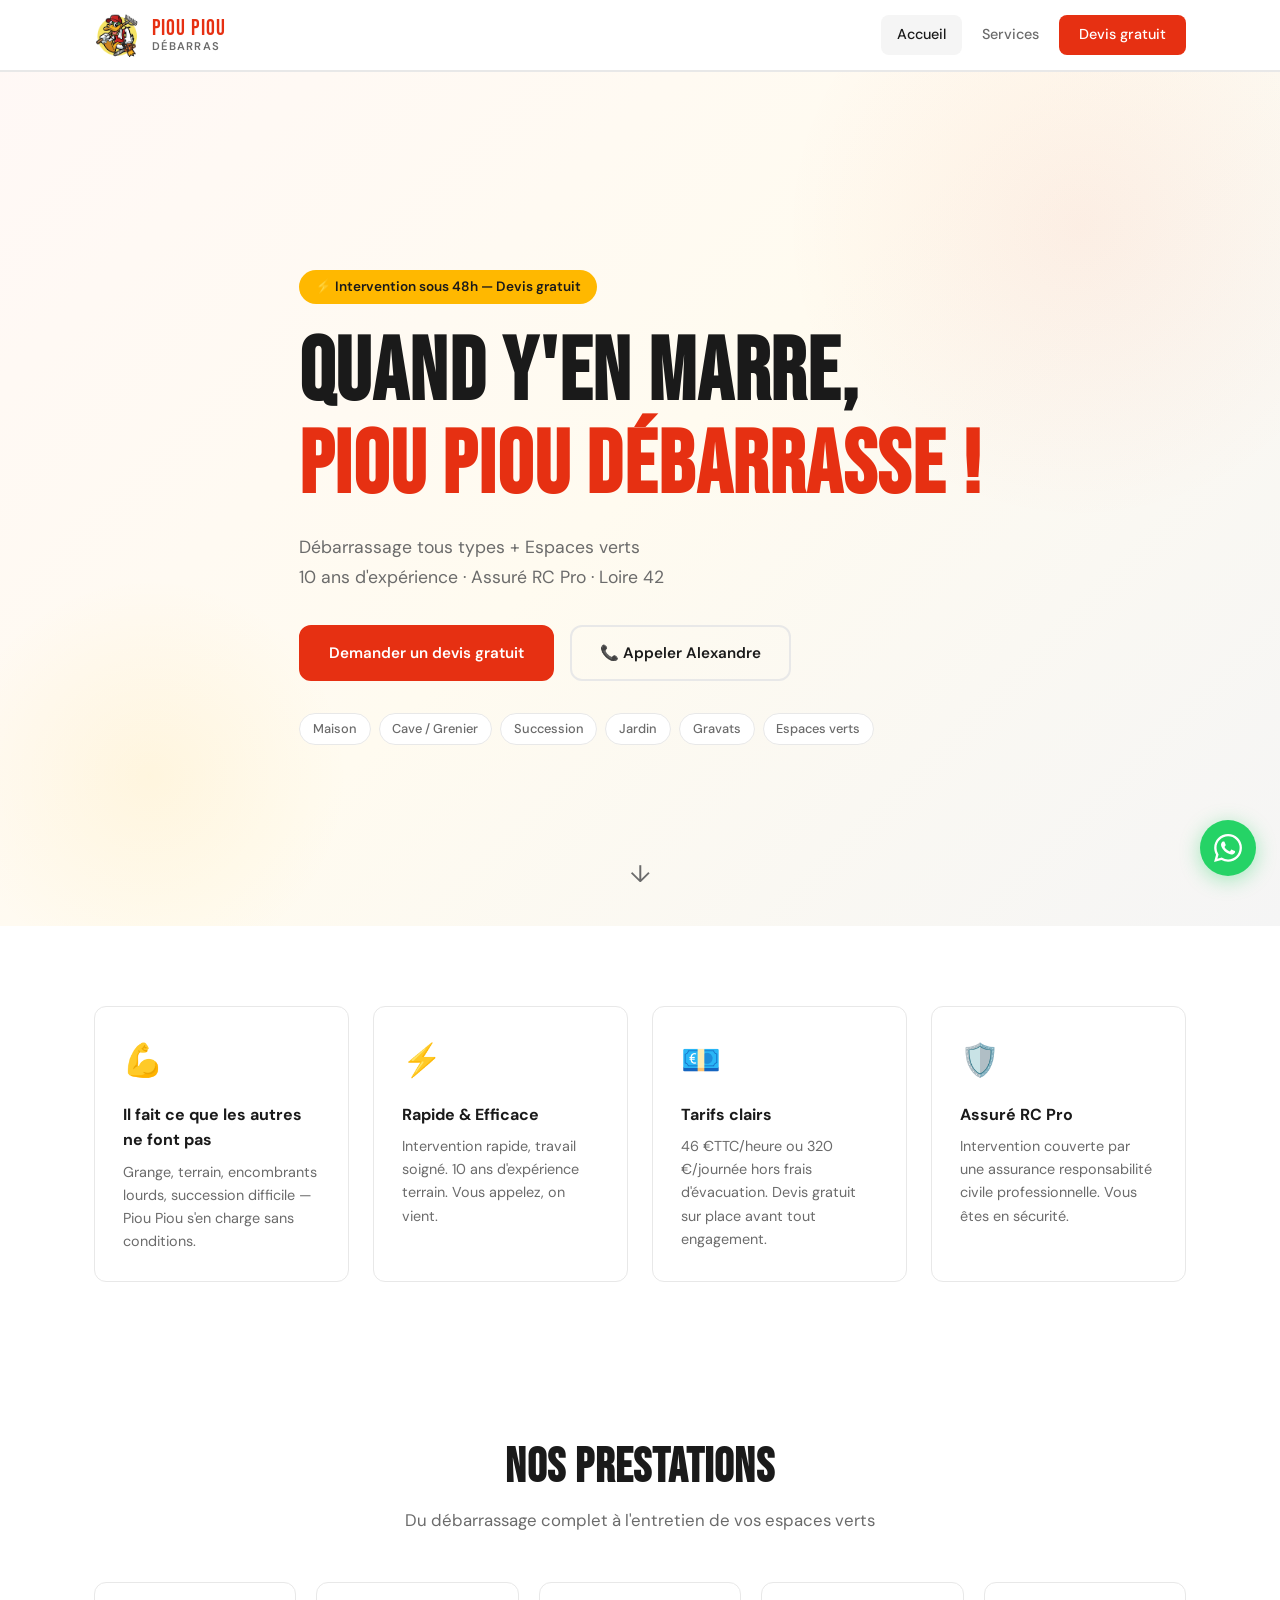
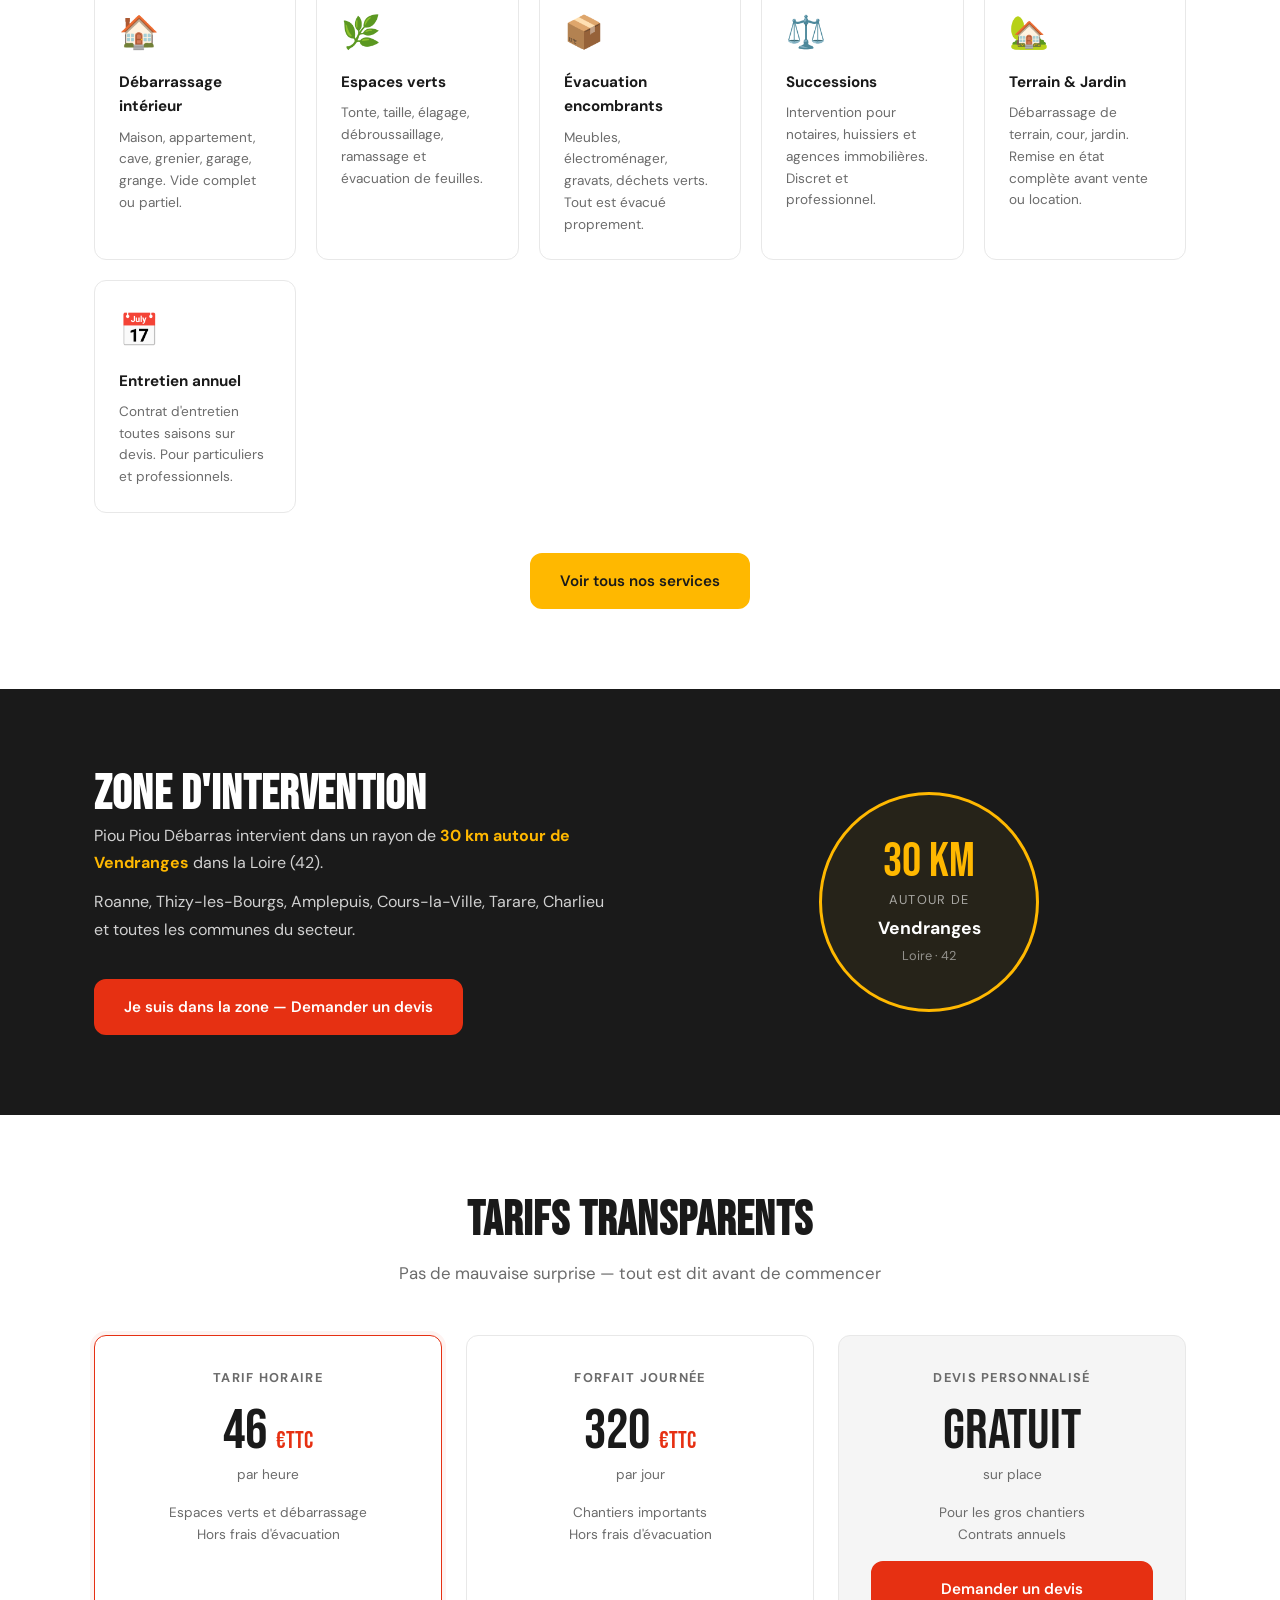
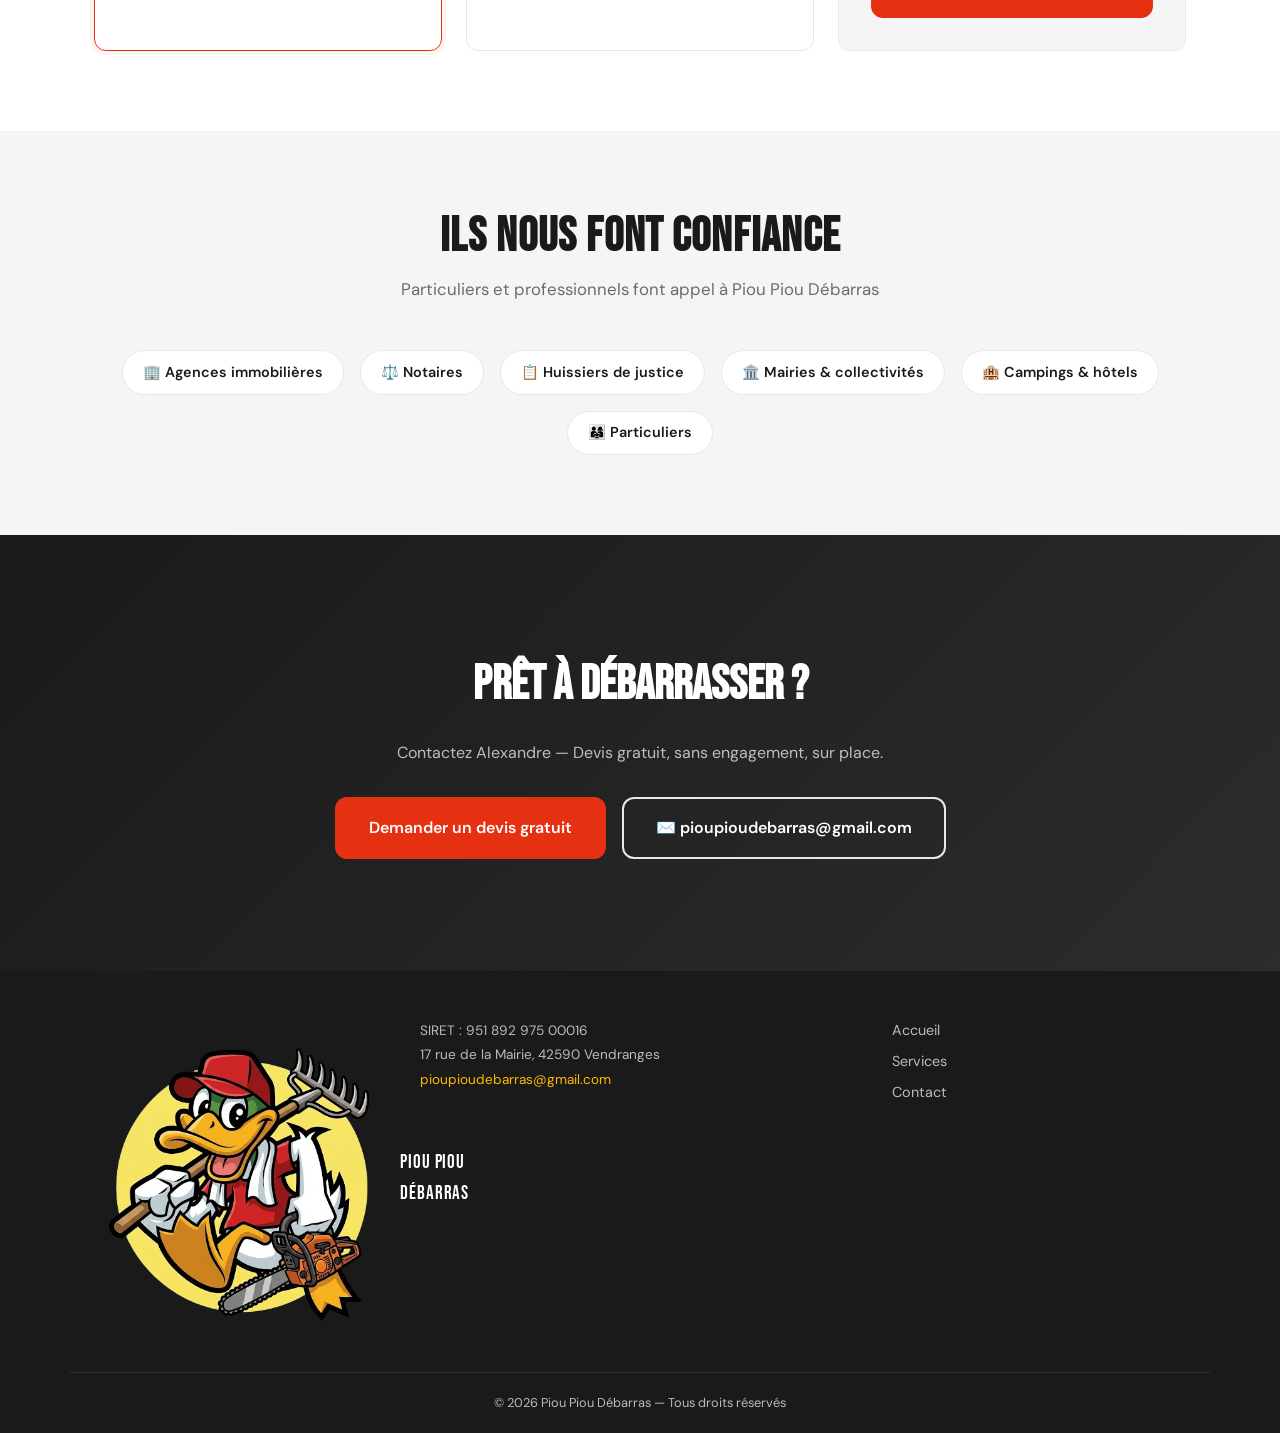
==== index.html @ 6b2208ac "Mise a jour du site et integration du favicon" ====
<<!DOCTYPE html>
<html lang="fr">
<head>
  <meta charset="UTF-8">
  <meta name="viewport" content="width=device-width, initial-scale=1.0">
  <meta name="description" content="Piou Piou Débarras — Spécialiste débarrassage et espaces verts dans un rayon de 30 km autour de Vendranges (Loire 42). Devis gratuit. 10 ans d'expérience.">
  <meta name="keywords" content="débarrassage Vendranges, débarrassage Loire 42, espaces verts Roanne, débarrassage succession, encombrants Loire">
  <title>Piou Piou Débarras — Débarrassage & Espaces Verts | Loire 42</title>
  <link rel="preconnect" href="https://fonts.googleapis.com">
  <link rel="preconnect" href="https://fonts.gstatic.com" crossorigin>
  <link href="https://fonts.googleapis.com/css2?family=Bebas+Neue&family=DM+Sans:wght@400;500;600&display=swap" rel="stylesheet">
  <link rel="stylesheet" href="style.css?v=1">

  <link rel="apple-touch-icon" sizes="180x180" href="/apple-touch-icon.png">
  <link rel="icon" type="image/png" sizes="32x32" href="/favicon-32x32.png">
  <link rel="icon" type="image/png" sizes="16x16" href="/favicon-16x16.png">
  <link rel="shortcut icon" href="/favicon.ico" type="image/x-icon">
</head>
<body>

  <!-- HEADER -->
  <header class="header" id="header">
    <div class="container header__inner">
      <a href="index.html" class="logo">
        <img src="logo.png" alt="Logo Piou Piou Débarras" class="logo__img">
        <div class="logo__text">
          <span class="logo__name">Piou Piou</span>
          <span class="logo__sub">Débarras</span>
        </div>
      </a>
      <nav class="nav" id="nav">
        <a href="index.html" class="nav__link active">Accueil</a>
        <a href="services.html" class="nav__link">Services</a>
        <a href="contact.html" class="nav__link nav__cta">Devis gratuit</a>
      </nav>
      <button class="burger" id="burger" aria-label="Menu">
        <span></span><span></span><span></span>
      </button>
    </div>
  </header>

  <!-- HERO -->
  <section class="hero">
    <div class="hero__bg"></div>
    <div class="container hero__inner">
      <div class="hero__badge">⚡ Intervention sous 48h — Devis gratuit</div>
      <h1 class="hero__title">Quand y'en marre,<br><span class="hero__accent">Piou Piou débarrasse&nbsp;!</span></h1>
      <p class="hero__desc">Débarrassage tous types + Espaces verts<br>10 ans d'expérience · Assuré RC Pro · Loire 42</p>
      <div class="hero__actions">
        <a href="contact.html" class="btn btn--primary">Demander un devis gratuit</a>
        <a href="tel:+33000000000" class="btn btn--outline">📞 Appeler Alexandre</a>
      </div>
      <div class="hero__tags">
        <span class="tag">Maison</span>
        <span class="tag">Cave / Grenier</span>
        <span class="tag">Succession</span>
        <span class="tag">Jardin</span>
        <span class="tag">Gravats</span>
        <span class="tag">Espaces verts</span>
      </div>
    </div>
    <div class="hero__scroll">↓</div>
  </section>

  <!-- ARGUMENTS -->
  <section class="args section">
    <div class="container">
      <div class="args__grid">
        <div class="arg">
          <div class="arg__icon">💪</div>
          <h3 class="arg__title">Il fait ce que les autres ne font pas</h3>
          <p class="arg__text">Grange, terrain, encombrants lourds, succession difficile — Piou Piou s'en charge sans conditions.</p>
        </div>
        <div class="arg">
          <div class="arg__icon">⚡</div>
          <h3 class="arg__title">Rapide & Efficace</h3>
          <p class="arg__text">Intervention rapide, travail soigné. 10 ans d'expérience terrain. Vous appelez, on vient.</p>
        </div>
        <div class="arg">
          <div class="arg__icon">💶</div>
          <h3 class="arg__title">Tarifs clairs</h3>
          <p class="arg__text">46 €TTC/heure ou 320 €/journée hors frais d'évacuation. Devis gratuit sur place avant tout engagement.</p>
        </div>
        <div class="arg">
          <div class="arg__icon">🛡️</div>
          <h3 class="arg__title">Assuré RC Pro</h3>
          <p class="arg__text">Intervention couverte par une assurance responsabilité civile professionnelle. Vous êtes en sécurité.</p>
        </div>
      </div>
    </div>
  </section>

  <!-- SERVICES APERCU -->
  <section class="services-preview section">
    <div class="container">
      <div class="section__header">
        <h2 class="section__title">Nos prestations</h2>
        <p class="section__sub">Du débarrassage complet à l'entretien de vos espaces verts</p>
      </div>
      <div class="services__grid">
        <div class="service-card">
          <div class="service-card__emoji">🏠</div>
          <h3 class="service-card__title">Débarrassage intérieur</h3>
          <p class="service-card__text">Maison, appartement, cave, grenier, garage, grange. Vide complet ou partiel.</p>
        </div>
        <div class="service-card">
          <div class="service-card__emoji">🌿</div>
          <h3 class="service-card__title">Espaces verts</h3>
          <p class="service-card__text">Tonte, taille, élagage, débroussaillage, ramassage et évacuation de feuilles.</p>
        </div>
        <div class="service-card">
          <div class="service-card__emoji">📦</div>
          <h3 class="service-card__title">Évacuation encombrants</h3>
          <p class="service-card__text">Meubles, électroménager, gravats, déchets verts. Tout est évacué proprement.</p>
        </div>
        <div class="service-card">
          <div class="service-card__emoji">⚖️</div>
          <h3 class="service-card__title">Successions</h3>
          <p class="service-card__text">Intervention pour notaires, huissiers et agences immobilières. Discret et professionnel.</p>
        </div>
        <div class="service-card">
          <div class="service-card__emoji">🏡</div>
          <h3 class="service-card__title">Terrain & Jardin</h3>
          <p class="service-card__text">Débarrassage de terrain, cour, jardin. Remise en état complète avant vente ou location.</p>
        </div>
        <div class="service-card">
          <div class="service-card__emoji">📅</div>
          <h3 class="service-card__title">Entretien annuel</h3>
          <p class="service-card__text">Contrat d'entretien toutes saisons sur devis. Pour particuliers et professionnels.</p>
        </div>
      </div>
      <div class="services__cta">
        <a href="services.html" class="btn btn--secondary">Voir tous nos services</a>
      </div>
    </div>
  </section>

  <!-- ZONE INTERVENTION -->
  <section class="zone section section--dark">
    <div class="container">
      <div class="zone__inner">
        <div class="zone__text">
          <h2 class="section__title section__title--light">Zone d'intervention</h2>
          <p class="zone__desc">Piou Piou Débarras intervient dans un rayon de <strong>30 km autour de Vendranges</strong> dans la Loire (42).</p>
          <p class="zone__desc">Roanne, Thizy-les-Bourgs, Amplepuis, Cours-la-Ville, Tarare, Charlieu et toutes les communes du secteur.</p>
          <a href="contact.html" class="btn btn--primary" style="margin-top:1.5rem">Je suis dans la zone — Demander un devis</a>
        </div>
        <div class="zone__visual">
          <div class="zone__circle">
            <span class="zone__km">30 km</span>
            <span class="zone__around">autour de</span>
            <span class="zone__city">Vendranges</span>
            <span class="zone__dept">Loire · 42</span>
          </div>
        </div>
      </div>
    </div>
  </section>

  <!-- TARIFS -->
  <section class="tarifs section">
    <div class="container">
      <div class="section__header">
        <h2 class="section__title">Tarifs transparents</h2>
        <p class="section__sub">Pas de mauvaise surprise — tout est dit avant de commencer</p>
      </div>
      <div class="tarifs__grid">
        <div class="tarif-card tarif-card--featured">
          <div class="tarif-card__label">Tarif horaire</div>
          <div class="tarif-card__price">46 <span>€TTC</span></div>
          <div class="tarif-card__unit">par heure</div>
          <p class="tarif-card__note">Espaces verts et débarrassage<br>Hors frais d'évacuation</p>
        </div>
        <div class="tarif-card">
          <div class="tarif-card__label">Forfait journée</div>
          <div class="tarif-card__price">320 <span>€TTC</span></div>
          <div class="tarif-card__unit">par jour</div>
          <p class="tarif-card__note">Chantiers importants<br>Hors frais d'évacuation</p>
        </div>
        <div class="tarif-card tarif-card--devis">
          <div class="tarif-card__label">Devis personnalisé</div>
          <div class="tarif-card__price">Gratuit</div>
          <div class="tarif-card__unit">sur place</div>
          <p class="tarif-card__note">Pour les gros chantiers<br>Contrats annuels</p>
          <a href="contact.html" class="btn btn--primary" style="margin-top:1rem;width:100%">Demander un devis</a>
        </div>
      </div>
    </div>
  </section>

  <!-- CLIENTS PRO -->
  <section class="pro section section--light">
    <div class="container">
      <div class="section__header">
        <h2 class="section__title">Ils nous font confiance</h2>
        <p class="section__sub">Particuliers et professionnels font appel à Piou Piou Débarras</p>
      </div>
      <div class="pro__grid">
        <div class="pro__item">🏢 Agences immobilières</div>
        <div class="pro__item">⚖️ Notaires</div>
        <div class="pro__item">📋 Huissiers de justice</div>
        <div class="pro__item">🏛️ Mairies & collectivités</div>
        <div class="pro__item">🏨 Campings & hôtels</div>
        <div class="pro__item">👨‍👩‍👧 Particuliers</div>
      </div>
    </div>
  </section>

  <section class="cta-final section">
  <div class="container">
    <div class="cta-final__inner">
      <h2 class="cta-final__title">Prêt à débarrasser ?</h2>
      <p class="cta-final__sub">Contactez Alexandre — Devis gratuit, sans engagement, sur place.</p>
      <div class="cta-final__actions">
        <a href="contact.html" class="btn btn--primary btn--lg">Demander un devis gratuit</a>
        <a href="mailto:pioupioudebarras@gmail.com" class="btn btn--outline btn--lg" style="color: #ffffff !important;">✉️ pioupioudebarras@gmail.com</a>
      </div>
    </div>
  </div>
</section>

  <!-- FOOTER -->
  <footer class="footer">
    <div class="container footer__inner">
      <div class="footer__brand">
        <img src="logo.png" alt="Logo Piou Piou Débarras" class="logo__img">
        <span class="footer__name">Piou Piou Débarras</span>
      </div>
      <div class="footer__info">
        <p>SIRET : 951 892 975 00016</p>
        <p>17 rue de la Mairie, 42590 Vendranges</p>
        <p><a href="mailto:pioupioudebarras@gmail.com">pioupioudebarras@gmail.com</a></p>
      </div>
      <div class="footer__links">
        <a href="index.html">Accueil</a>
        <a href="services.html">Services</a>
        <a href="contact.html">Contact</a>
      </div>
    </div>
    <div class="footer__bottom">
      <p>© 2026 Piou Piou Débarras — Tous droits réservés</p>
    </div>
  </footer>

  <!-- WHATSAPP FLOAT -->
  <a href="https://wa.me/33625133641" class="whatsapp-float" target="_blank" rel="noopener" aria-label="WhatsApp">
    <svg viewBox="0 0 24 24" fill="white" width="28" height="28"><path d="M17.472 14.382c-.297-.149-1.758-.867-2.03-.967-.273-.099-.471-.148-.67.15-.197.297-.767.966-.94 1.164-.173.199-.347.223-.644.075-.297-.15-1.255-.463-2.39-1.475-.883-.788-1.48-1.761-1.653-2.059-.173-.297-.018-.458.13-.606.134-.133.298-.347.446-.52.149-.174.198-.298.298-.497.099-.198.05-.371-.025-.52-.075-.149-.669-1.612-.916-2.207-.242-.579-.487-.5-.669-.51-.173-.008-.371-.01-.57-.01-.198 0-.52.074-.792.372-.272.297-1.04 1.016-1.04 2.479 0 1.462 1.065 2.875 1.213 3.074.149.198 2.096 3.2 5.077 4.487.709.306 1.262.489 1.694.625.712.227 1.36.195 1.871.118.571-.085 1.758-.719 2.006-1.413.248-.694.248-1.289.173-1.413-.074-.124-.272-.198-.57-.347m-5.421 7.403h-.004a9.87 9.87 0 01-5.031-1.378l-.361-.214-3.741.982.998-3.648-.235-.374a9.86 9.86 0 01-1.51-5.26c.001-5.45 4.436-9.884 9.888-9.884 2.64 0 5.122 1.03 6.988 2.898a9.825 9.825 0 012.893 6.994c-.003 5.45-4.437 9.884-9.885 9.884m8.413-18.297A11.815 11.815 0 0012.05 0C5.495 0 .16 5.335.157 11.892c0 2.096.547 4.142 1.588 5.945L.057 24l6.305-1.654a11.882 11.882 0 005.683 1.448h.005c6.554 0 11.89-5.335 11.893-11.893a11.821 11.821 0 00-3.48-8.413z"/></svg>
  </a>

  <script src="main.js"></script>
</body>
</html>
---- style.css ----
/* =============================================
   PIOU PIOU DÉBARRAS — Stylesheet
   Couleurs : Rouge #E63012 + Jaune #FFB800
   ============================================= */

:root {
  --red: #E63012;
  --red-dark: #C2280F;
  --yellow: #FFB800;
  --yellow-light: #FFD54F;
  --dark: #1A1A1A;
  --dark-2: #2C2C2C;
  --gray: #6B6B6B;
  --gray-light: #F5F5F5;
  --white: #FFFFFF;
  --border: #E8E8E8;
  --font-display: 'Bebas Neue', sans-serif;
  --font-body: 'DM Sans', sans-serif;
  --radius: 12px;
  --shadow: 0 4px 24px rgba(0,0,0,0.08);
  --shadow-lg: 0 8px 48px rgba(0,0,0,0.12);
  --transition: 0.2s ease;
}

/* ===== RESET & BASE ===== */
*, *::before, *::after { box-sizing: border-box; margin: 0; padding: 0; }
html { scroll-behavior: smooth; }
body { font-family: var(--font-body); color: var(--dark); background: var(--white); line-height: 1.6; -webkit-font-smoothing: antialiased; }
img { max-width: 100%; display: block; }
a { color: inherit; text-decoration: none; }
ul { list-style: none; }

/* ===== CONTAINER ===== */
.container { max-width: 1140px; margin: 0 auto; padding: 0 1.5rem; }

/* ===== SECTIONS ===== */
.section { padding: 5rem 0; }
.section--dark { background: var(--dark); color: var(--white); }
.section--light { background: var(--gray-light); }
.section__header { text-align: center; margin-bottom: 3rem; }
.section__title { font-family: var(--font-display); font-size: clamp(2rem, 4vw, 3rem); letter-spacing: 0.02em; line-height: 1.1; color: var(--dark); }
.section__title--light { color: var(--white); }
.section__sub { color: var(--gray); margin-top: 0.75rem; font-size: 1.05rem; }

/* ===== BUTTONS ===== */
.btn {
  display: inline-flex; align-items: center; justify-content: center;
  padding: 0.875rem 1.75rem; border-radius: var(--radius);
  font-family: var(--font-body); font-weight: 600; font-size: 0.95rem;
  cursor: pointer; border: 2px solid transparent;
  transition: all var(--transition); text-align: center; gap: 0.5rem;
}
.btn--primary { background: var(--red); color: var(--white); border-color: var(--red); }
.btn--primary:hover { background: var(--red-dark); border-color: var(--red-dark); transform: translateY(-1px); box-shadow: 0 4px 16px rgba(230,48,18,0.35); }
.btn--outline { background: transparent; color: var(--dark); border-color: var(--border); }
.btn--outline:hover { border-color: var(--dark); }
.btn--secondary { background: var(--yellow); color: var(--dark); border-color: var(--yellow); }
.btn--secondary:hover { background: var(--yellow-light); }
.btn--lg { padding: 1rem 2rem; font-size: 1rem; }
.btn--full { width: 100%; }

/* ===== HEADER ===== */
.header {
  position: fixed; top: 0; left: 0; right: 0; z-index: 100;
  background: var(--white); border-bottom: 2px solid var(--border);
  transition: box-shadow var(--transition);
}
.header.scrolled { box-shadow: var(--shadow); }
.header__inner { display: flex; align-items: center; justify-content: space-between; height: 70px; }

/* LOGO */
.logo { display: flex; align-items: center; gap: 0.75rem; }
.logo__icon { font-size: 2rem; }
.logo__text { display: flex; flex-direction: column; line-height: 1; }
.logo__name { font-family: var(--font-display); font-size: 1.4rem; letter-spacing: 0.05em; color: var(--red); }
.logo__sub { font-size: 0.7rem; font-weight: 600; text-transform: uppercase; letter-spacing: 0.1em; color: var(--gray); }

/* NAV */
.nav { display: flex; align-items: center; gap: 0.25rem; }
.nav__link { padding: 0.5rem 1rem; border-radius: 8px; font-weight: 500; font-size: 0.9rem; color: var(--gray); transition: all var(--transition); }
.nav__link:hover, .nav__link.active { color: var(--dark); background: var(--gray-light); }
.nav__cta { background: var(--red); color: var(--white) !important; padding: 0.5rem 1.25rem; }
.nav__cta:hover { background: var(--red-dark) !important; }

/* BURGER */
.burger { display: none; flex-direction: column; gap: 5px; background: none; border: none; cursor: pointer; padding: 4px; }
.burger span { display: block; width: 24px; height: 2px; background: var(--dark); border-radius: 2px; transition: all var(--transition); }
.burger.open span:nth-child(1) { transform: translateY(7px) rotate(45deg); }
.burger.open span:nth-child(2) { opacity: 0; }
.burger.open span:nth-child(3) { transform: translateY(-7px) rotate(-45deg); }

/* ===== HERO ===== */
.hero { position: relative; min-height: 100vh; display: flex; align-items: center; padding: 8rem 0 4rem; overflow: hidden; }
.hero__bg {
  position: absolute; inset: 0;
  background: linear-gradient(135deg, #FFF8F6 0%, #FFFBF0 50%, #F5F5F5 100%);
}
.hero__bg::before {
  content: ''; position: absolute;
  top: -100px; right: -100px;
  width: 600px; height: 600px;
  background: radial-gradient(circle, rgba(230,48,18,0.06) 0%, transparent 70%);
  border-radius: 50%;
}
.hero__bg::after {
  content: ''; position: absolute;
  bottom: -50px; left: -50px;
  width: 400px; height: 400px;
  background: radial-gradient(circle, rgba(255,184,0,0.08) 0%, transparent 70%);
  border-radius: 50%;
}
.hero__inner { position: relative; z-index: 1; max-width: 760px; }
.hero__badge {
  display: inline-flex; align-items: center; gap: 0.5rem;
  background: var(--yellow); color: var(--dark);
  padding: 0.4rem 1rem; border-radius: 100px;
  font-size: 0.85rem; font-weight: 600;
  margin-bottom: 1.5rem;
  animation: fadeDown 0.6s ease both;
}
.hero__title {
  font-family: var(--font-display);
  font-size: clamp(3rem, 7vw, 5.5rem);
  line-height: 1.05; letter-spacing: 0.02em;
  color: var(--dark);
  animation: fadeUp 0.7s 0.1s ease both;
}
.hero__accent { color: var(--red); }
.hero__desc {
  margin: 1.25rem 0 2rem;
  font-size: 1.1rem; color: var(--gray); line-height: 1.7;
  animation: fadeUp 0.7s 0.2s ease both;
}
.hero__actions {
  display: flex; gap: 1rem; flex-wrap: wrap;
  animation: fadeUp 0.7s 0.3s ease both;
}
.hero__tags {
  display: flex; flex-wrap: wrap; gap: 0.5rem;
  margin-top: 2rem;
  animation: fadeUp 0.7s 0.4s ease both;
}
.tag {
  background: var(--white); border: 1.5px solid var(--border);
  padding: 0.3rem 0.8rem; border-radius: 100px;
  font-size: 0.8rem; font-weight: 500; color: var(--gray);
}
.hero__scroll {
  position: absolute; bottom: 2rem; left: 50%; transform: translateX(-50%);
  font-size: 1.5rem; color: var(--gray); animation: bounce 2s infinite;
}

/* ===== ARGUMENTS ===== */
.args__grid { display: grid; grid-template-columns: repeat(auto-fit, minmax(220px, 1fr)); gap: 1.5rem; }
.arg {
  background: var(--white); border: 1.5px solid var(--border);
  border-radius: var(--radius); padding: 1.75rem;
  transition: all var(--transition);
}
.arg:hover { border-color: var(--red); transform: translateY(-3px); box-shadow: var(--shadow); }
.arg__icon { font-size: 2rem; margin-bottom: 1rem; }
.arg__title { font-weight: 700; font-size: 1rem; margin-bottom: 0.5rem; }
.arg__text { color: var(--gray); font-size: 0.9rem; line-height: 1.6; }

/* ===== SERVICES GRID ===== */
.services__grid { display: grid; grid-template-columns: repeat(auto-fit, minmax(200px, 1fr)); gap: 1.25rem; }
.service-card {
  background: var(--white); border: 1.5px solid var(--border);
  border-radius: var(--radius); padding: 1.5rem;
  transition: all var(--transition); cursor: default;
}
.service-card:hover { border-color: var(--yellow); transform: translateY(-2px); box-shadow: var(--shadow); }
.service-card__emoji { font-size: 2rem; margin-bottom: 0.75rem; }
.service-card__title { font-weight: 700; margin-bottom: 0.5rem; font-size: 0.95rem; }
.service-card__text { color: var(--gray); font-size: 0.85rem; line-height: 1.6; }
.services__cta { text-align: center; margin-top: 2.5rem; }

/* ===== ZONE ===== */
.zone__inner { display: grid; grid-template-columns: 1fr 1fr; gap: 4rem; align-items: center; }
.zone__desc { color: rgba(255,255,255,0.8); margin-bottom: 0.75rem; font-size: 1rem; line-height: 1.7; }
.zone__desc strong { color: var(--yellow); }
.zone__visual { display: flex; justify-content: center; }
.zone__circle {
  width: 220px; height: 220px; border-radius: 50%;
  border: 3px solid var(--yellow);
  display: flex; flex-direction: column; align-items: center; justify-content: center;
  gap: 0.25rem; text-align: center;
  background: rgba(255,184,0,0.05);
}
.zone__km { font-family: var(--font-display); font-size: 3rem; color: var(--yellow); line-height: 1; }
.zone__around { font-size: 0.8rem; color: rgba(255,255,255,0.6); text-transform: uppercase; letter-spacing: 0.1em; }
.zone__city { font-weight: 700; color: var(--white); font-size: 1.1rem; }
.zone__dept { font-size: 0.8rem; color: rgba(255,255,255,0.5); }

/* ===== TARIFS ===== */
.tarifs__grid { display: grid; grid-template-columns: repeat(auto-fit, minmax(220px, 1fr)); gap: 1.5rem; }
.tarif-card {
  background: var(--white); border: 1.5px solid var(--border);
  border-radius: var(--radius); padding: 2rem; text-align: center;
}
.tarif-card--featured { border-color: var(--red); box-shadow: 0 0 0 4px rgba(230,48,18,0.06); }
.tarif-card--devis { background: var(--gray-light); }
.tarif-card__label { font-size: 0.8rem; font-weight: 700; text-transform: uppercase; letter-spacing: 0.1em; color: var(--gray); margin-bottom: 1rem; }
.tarif-card__price { font-family: var(--font-display); font-size: 3.5rem; color: var(--dark); line-height: 1; }
.tarif-card__price span { font-size: 1.5rem; color: var(--red); }
.tarif-card__unit { font-size: 0.85rem; color: var(--gray); margin: 0.25rem 0 1rem; }
.tarif-card__note { font-size: 0.85rem; color: var(--gray); line-height: 1.6; }
.tarifs__note { text-align: center; margin-top: 1.5rem; font-size: 0.85rem; color: var(--gray); font-style: italic; }

/* ===== PRO ===== */
.pro__grid { display: flex; flex-wrap: wrap; gap: 1rem; justify-content: center; }
.pro__item {
  background: var(--white); border: 1.5px solid var(--border);
  border-radius: 100px; padding: 0.6rem 1.25rem;
  font-weight: 600; font-size: 0.9rem;
  transition: all var(--transition);
}
.pro__item:hover { border-color: var(--yellow); background: var(--yellow); }

/* ===== CTA FINAL ===== */
.cta-final { background: linear-gradient(135deg, var(--dark) 0%, var(--dark-2) 100%); }
.cta-final__inner { text-align: center; padding: 2rem 0; }
.cta-final__title { font-family: var(--font-display); font-size: clamp(2rem, 4vw, 3rem); color: var(--white); margin-bottom: 1rem; }
.cta-final__sub { color: rgba(255,255,255,0.7); margin-bottom: 2rem; font-size: 1rem; }
.cta-final__actions { display: flex; gap: 1rem; justify-content: center; flex-wrap: wrap; }

/* ===== PAGE HERO ===== */
.page-hero { background: var(--gray-light); padding: 8rem 0 3rem; text-align: center; border-bottom: 2px solid var(--border); }
.page-hero__title { font-family: var(--font-display); font-size: clamp(2.5rem, 5vw, 4rem); }
.page-hero__sub { color: var(--gray); margin-top: 0.75rem; font-size: 1.05rem; }

/* ===== DETAIL CARDS (Services page) ===== */
.detail-grid { display: grid; grid-template-columns: repeat(auto-fit, minmax(260px, 1fr)); gap: 1.5rem; }
.detail-card {
  background: var(--white); border: 1.5px solid var(--border);
  border-radius: var(--radius); padding: 1.75rem;
  transition: all var(--transition);
}
.detail-card:hover { border-color: var(--red); transform: translateY(-3px); box-shadow: var(--shadow); }
.detail-card__icon { font-size: 2.5rem; margin-bottom: 1rem; }
.detail-card h3 { font-weight: 700; margin-bottom: 0.5rem; }
.detail-card p { color: var(--gray); font-size: 0.9rem; line-height: 1.6; }

/* ===== CONTACT PAGE ===== */
.contact__grid { display: grid; grid-template-columns: 1.4fr 1fr; gap: 3rem; align-items: start; }
.contact__form-title, .contact__info-title { font-family: var(--font-display); font-size: 1.8rem; margin-bottom: 1.5rem; }

/* FORM */
.contact-form { display: flex; flex-direction: column; gap: 1.25rem; }
.form-row { display: grid; grid-template-columns: 1fr 1fr; gap: 1rem; }
.form-group { display: flex; flex-direction: column; gap: 0.4rem; }
.form-group label { font-weight: 600; font-size: 0.875rem; color: var(--dark); }
.form-group input,
.form-group select,
.form-group textarea {
  border: 1.5px solid var(--border); border-radius: 8px;
  padding: 0.75rem 1rem; font-family: var(--font-body); font-size: 0.9rem;
  color: var(--dark); background: var(--white);
  transition: border-color var(--transition);
  outline: none;
}
.form-group input:focus,
.form-group select:focus,
.form-group textarea:focus { border-color: var(--red); }
.form-group textarea { resize: vertical; min-height: 100px; }
.form__mention { font-size: 0.8rem; color: var(--gray); text-align: center; margin-top: 0.5rem; }

/* FORM SUCCESS */
.form-success { text-align: center; padding: 3rem 2rem; background: var(--gray-light); border-radius: var(--radius); }
.form-success__icon { font-size: 3rem; margin-bottom: 1rem; }
.form-success h3 { font-size: 1.5rem; margin-bottom: 0.5rem; }
.form-success p { color: var(--gray); }

/* CONTACT INFO */
.contact__item { display: flex; gap: 1rem; align-items: flex-start; margin-bottom: 1.5rem; }
.contact__item-icon { font-size: 1.5rem; flex-shrink: 0; margin-top: 0.1rem; }
.contact__item-label { font-size: 0.75rem; font-weight: 700; text-transform: uppercase; letter-spacing: 0.08em; color: var(--gray); margin-bottom: 0.25rem; }
.contact__item-value { font-weight: 500; line-height: 1.6; }
.contact__item-value a { color: var(--red); }
.contact__zone-box { background: var(--gray-light); border-radius: var(--radius); padding: 1.25rem; margin: 1.5rem 0; }
.contact__zone-box h3 { font-weight: 700; font-size: 0.9rem; margin-bottom: 0.5rem; }
.contact__zone-box p { color: var(--gray); font-size: 0.85rem; line-height: 1.6; }
.contact__reassure { display: flex; flex-direction: column; gap: 0.5rem; }
.contact__reassure-item { font-size: 0.9rem; font-weight: 500; }

/* ===== FOOTER ===== */
.footer { background: var(--dark); color: rgba(255,255,255,0.7); padding: 3rem 0 0; }
.footer__inner { display: grid; grid-template-columns: 1fr 1.5fr 1fr; gap: 2rem; padding-bottom: 2rem; border-bottom: 1px solid rgba(255,255,255,0.1); align-items: start; }
.footer__brand { display: flex; align-items: center; gap: 0.75rem; }
.footer__name { font-family: var(--font-display); font-size: 1.2rem; color: var(--white); letter-spacing: 0.05em; }
.footer__info p { font-size: 0.85rem; line-height: 1.8; }
.footer__info a { color: var(--yellow); }
.footer__links { display: flex; flex-direction: column; gap: 0.5rem; }
.footer__links a { font-size: 0.9rem; transition: color var(--transition); }
.footer__links a:hover { color: var(--yellow); }
.footer__bottom { text-align: center; padding: 1.25rem 0; font-size: 0.8rem; }

/* ===== WHATSAPP FLOAT ===== */
.whatsapp-float {
  position: fixed; bottom: 1.5rem; right: 1.5rem; z-index: 200;
  width: 56px; height: 56px; border-radius: 50%;
  background: #25D366; display: flex; align-items: center; justify-content: center;
  box-shadow: 0 4px 20px rgba(37,211,102,0.4);
  transition: all var(--transition);
}
.whatsapp-float:hover { transform: scale(1.1); box-shadow: 0 6px 28px rgba(37,211,102,0.5); }

/* ===== ANIMATIONS ===== */
@keyframes fadeUp {
  from { opacity: 0; transform: translateY(20px); }
  to { opacity: 1; transform: translateY(0); }
}
@keyframes fadeDown {
  from { opacity: 0; transform: translateY(-10px); }
  to { opacity: 1; transform: translateY(0); }
}
@keyframes bounce {
  0%, 100% { transform: translateX(-50%) translateY(0); }
  50% { transform: translateX(-50%) translateY(8px); }
}

/* ===== RESPONSIVE ===== */
@media (max-width: 900px) {
  .zone__inner { grid-template-columns: 1fr; gap: 2rem; }
  .zone__visual { display: none; }
  .contact__grid { grid-template-columns: 1fr; }
  .footer__inner { grid-template-columns: 1fr; gap: 1.5rem; }
}

@media (max-width: 768px) {
  .nav { display: none; position: absolute; top: 70px; left: 0; right: 0; background: var(--white); flex-direction: column; padding: 1rem 1.5rem; border-bottom: 2px solid var(--border); box-shadow: var(--shadow); gap: 0.25rem; }
  .nav.open { display: flex; }
  .nav__link { width: 100%; padding: 0.75rem 1rem; }
  .burger { display: flex; }
  .hero { min-height: auto; padding: 6rem 0 3rem; }
  .hero__actions { flex-direction: column; }
  .section { padding: 3rem 0; }
  .form-row { grid-template-columns: 1fr; }
  .tarifs__grid { grid-template-columns: 1fr; }
}

@media (max-width: 480px) {
  .args__grid { grid-template-columns: 1fr; }
  .services__grid { grid-template-columns: 1fr 1fr; }
  .detail-grid { grid-template-columns: 1fr; }
}

/* Ciblage direct de l'image pour la forcer à rétrécir */
.logo img, .logo__img-header {
  height: 50px !important; /* Force la hauteur à 50px */
  width: auto !important;  /* Garde les proportions */
  max-height: 50px;
  object-fit: contain;
}
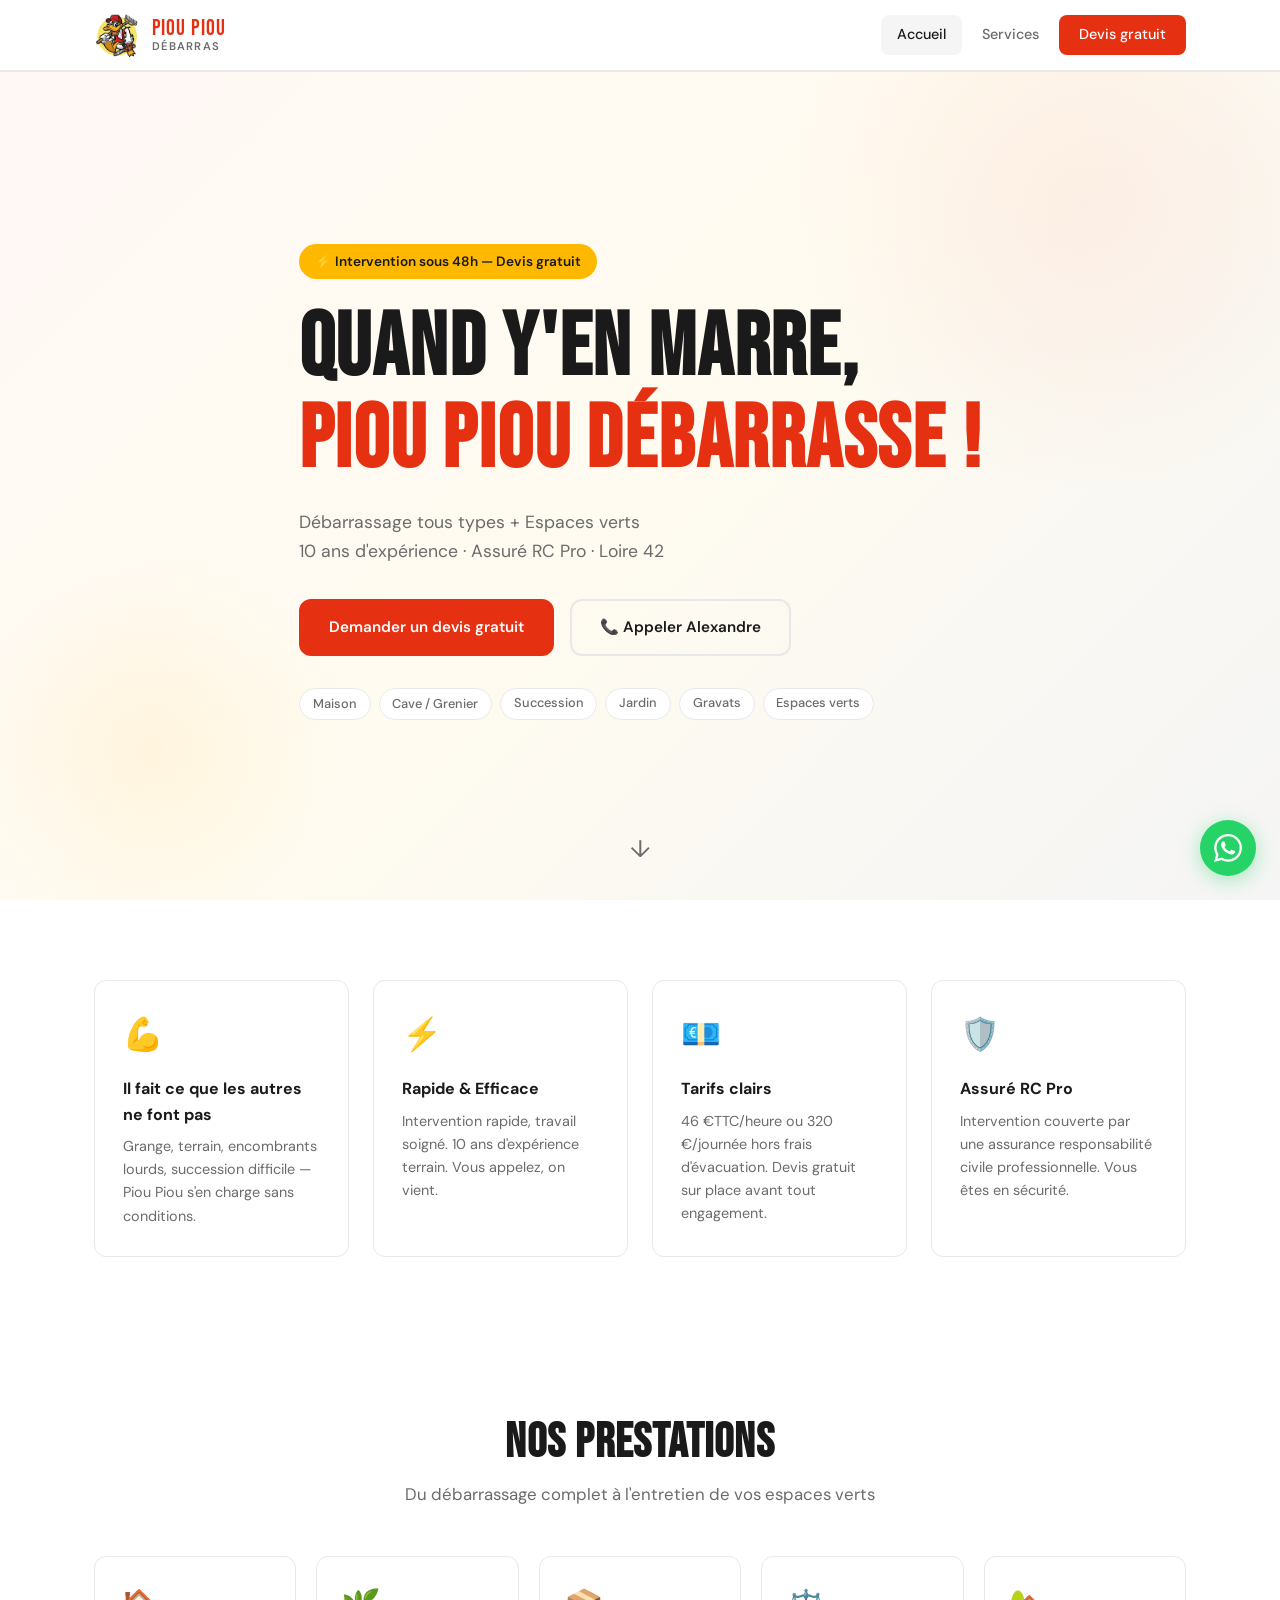
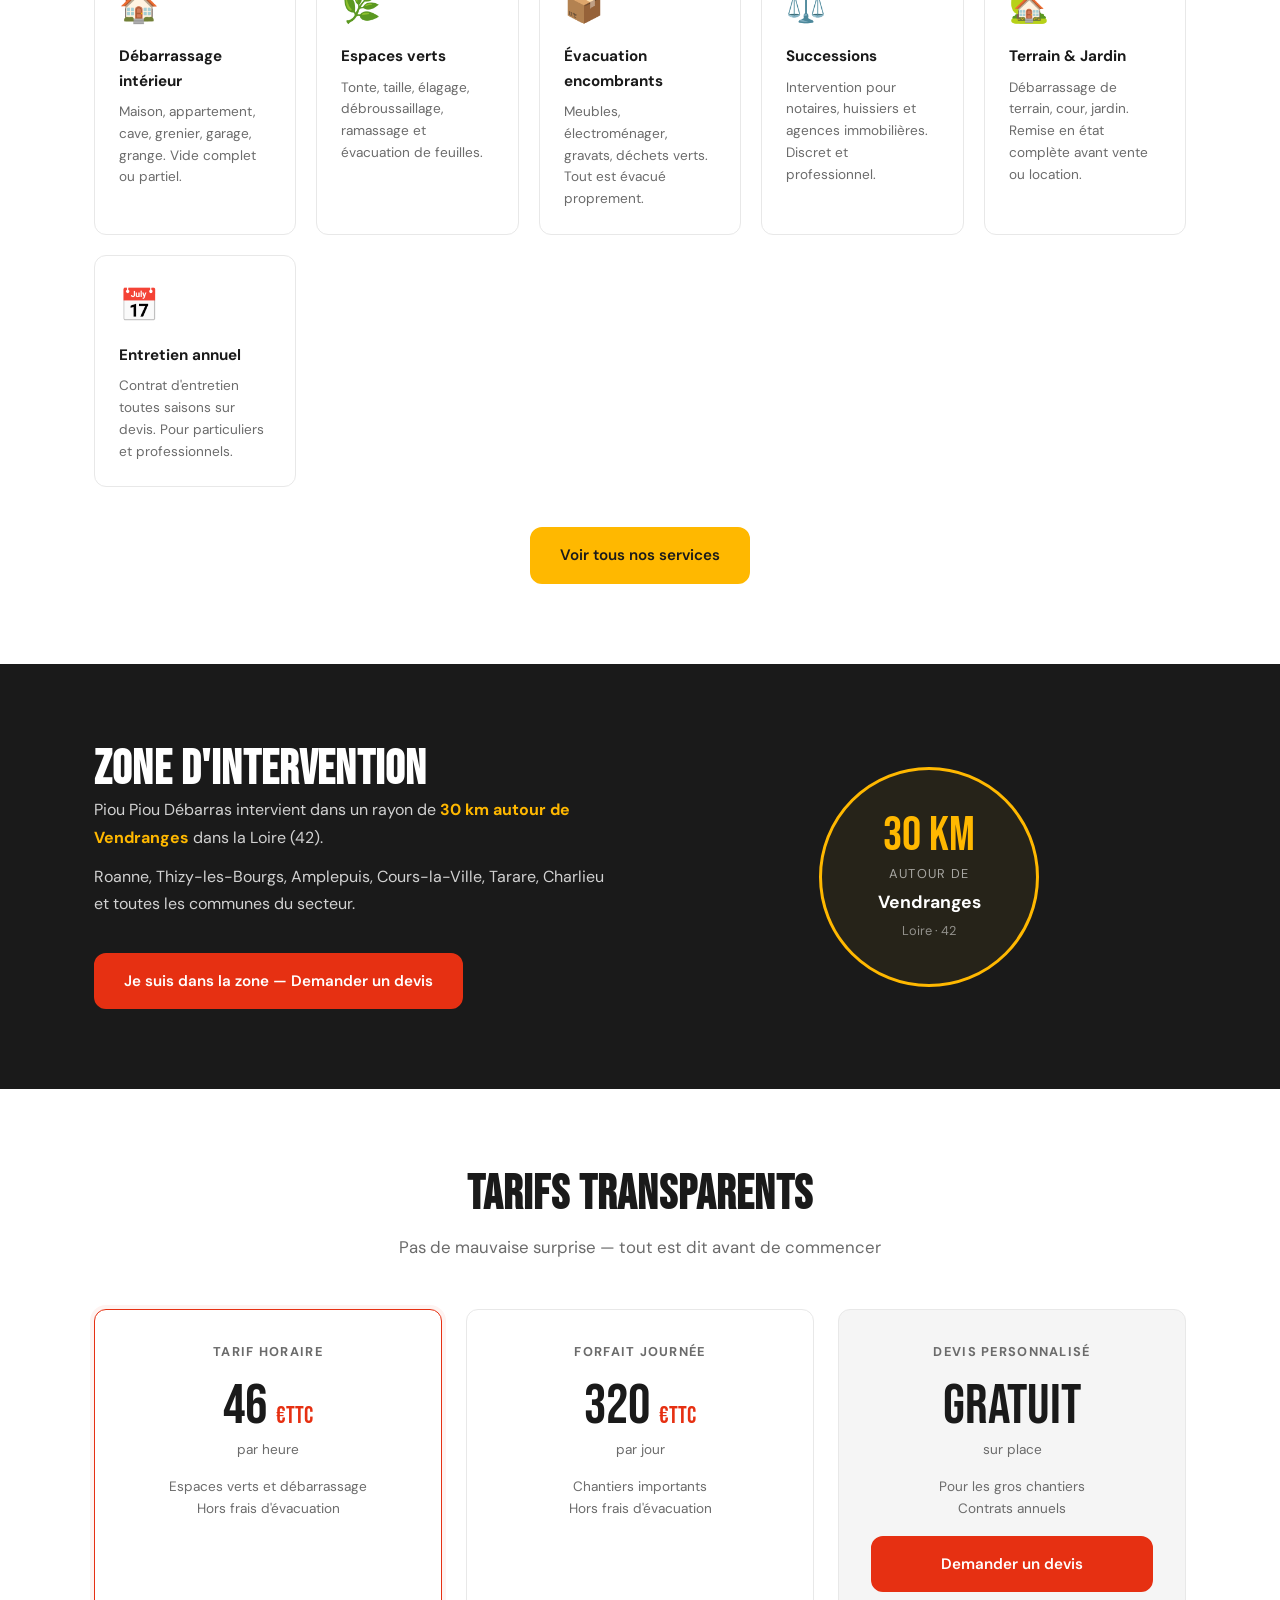
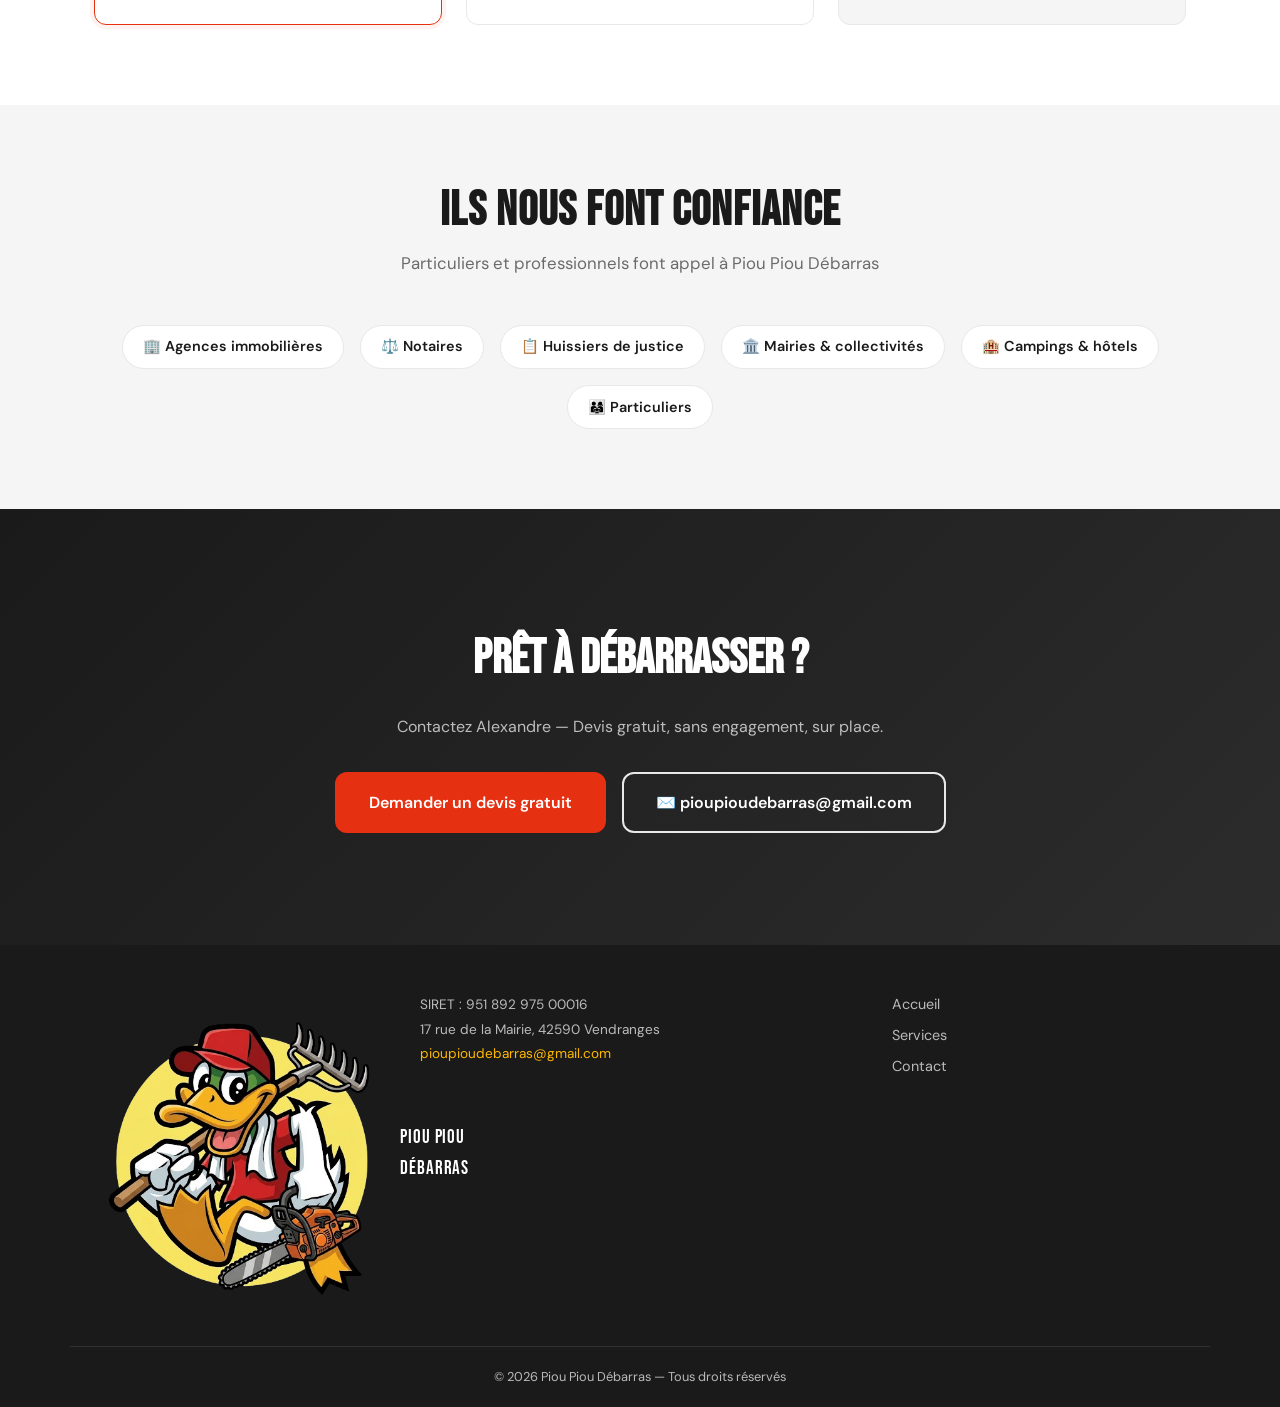
==== commit 7157fb91: "Ajout validation Google Search Console" ====
--- a/index.html
+++ b/index.html
@@ -1,10 +1,14 @@
-<<!DOCTYPE html>
+<!DOCTYPE html>
 <html lang="fr">
 <head>
   <meta charset="UTF-8">
   <meta name="viewport" content="width=device-width, initial-scale=1.0">
   <meta name="description" content="Piou Piou Débarras — Spécialiste débarrassage et espaces verts dans un rayon de 30 km autour de Vendranges (Loire 42). Devis gratuit. 10 ans d'expérience.">
   <meta name="keywords" content="débarrassage Vendranges, débarrassage Loire 42, espaces verts Roanne, débarrassage succession, encombrants Loire">
+  
+  <!-- LA BALISE SEARCH CONSOLE CORRECTE EST ICI -->
+  <meta name="google-site-verification" content="kr7WTRuuuU1o1gtCcCk2jsHR39biETDTBfwg7-vow0M" />
+
   <title>Piou Piou Débarras — Débarrassage & Espaces Verts | Loire 42</title>
   <link rel="preconnect" href="https://fonts.googleapis.com">
   <link rel="preconnect" href="https://fonts.gstatic.com" crossorigin>
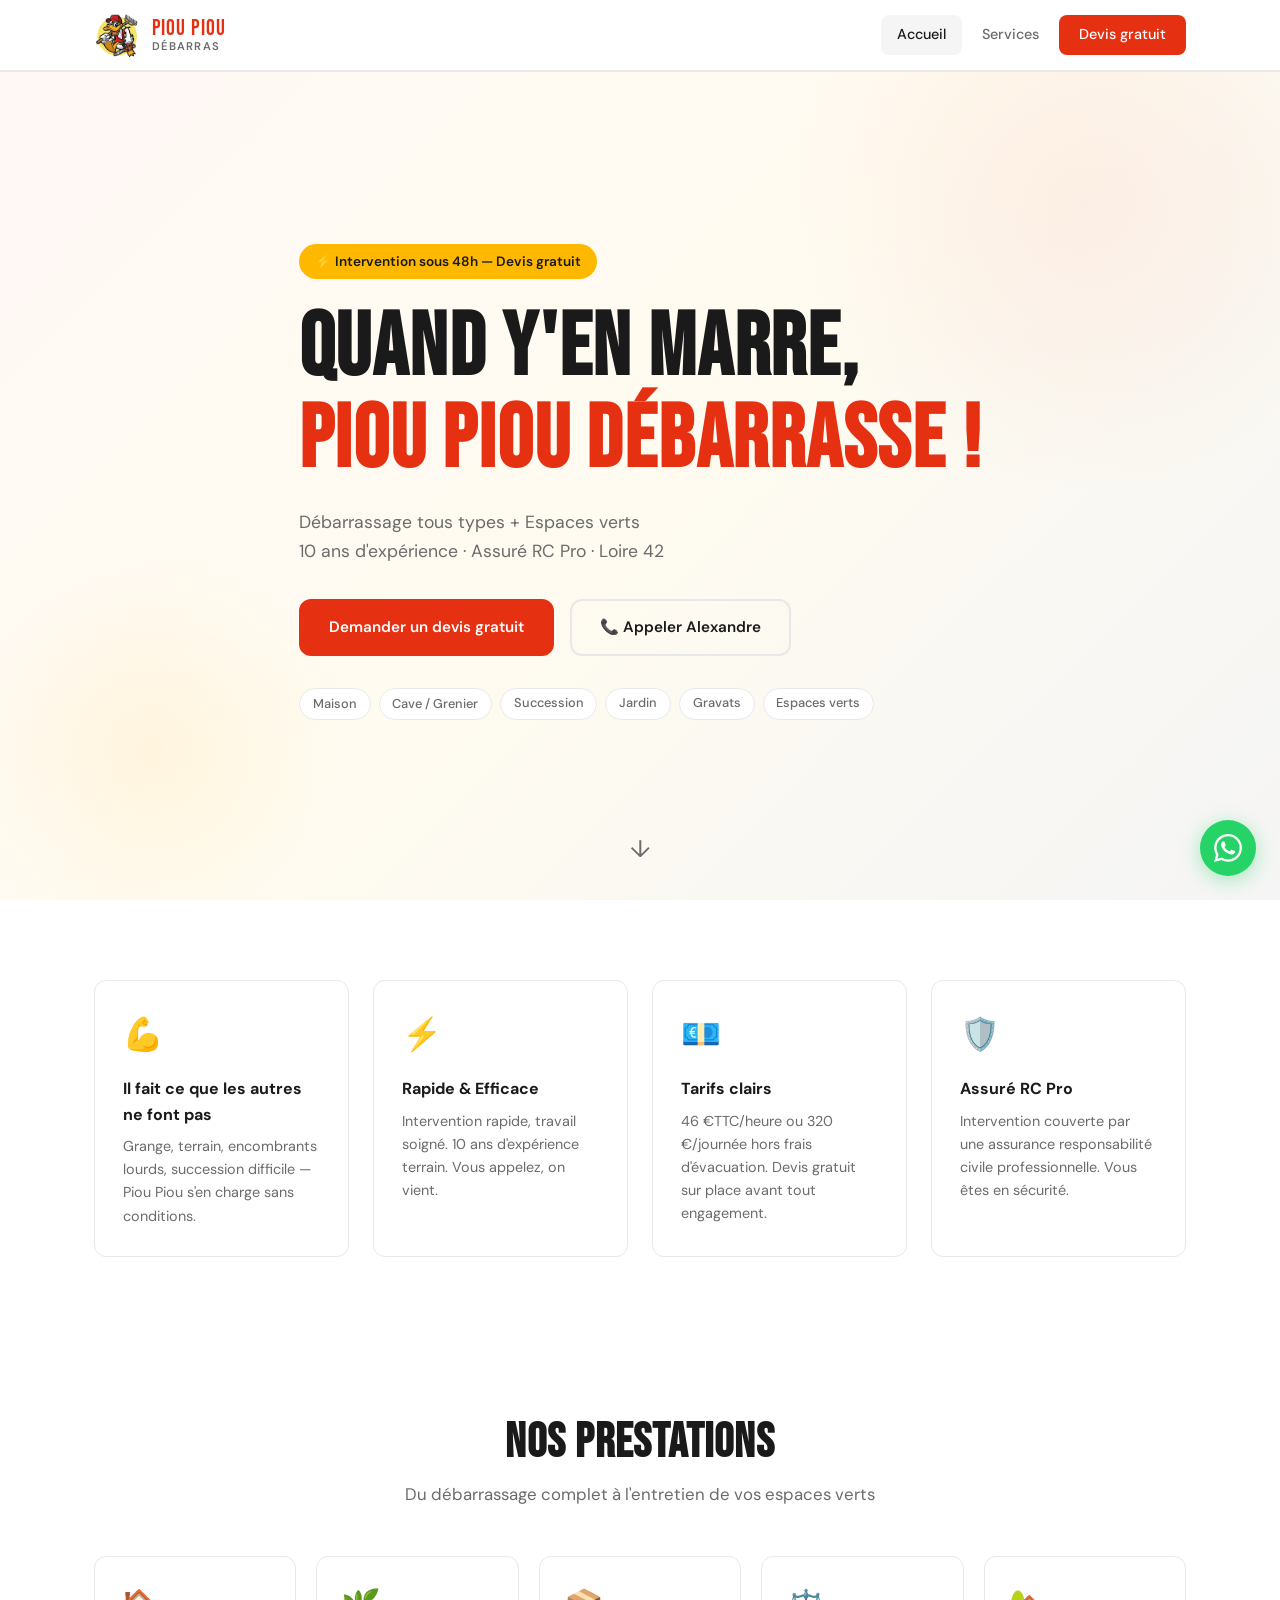
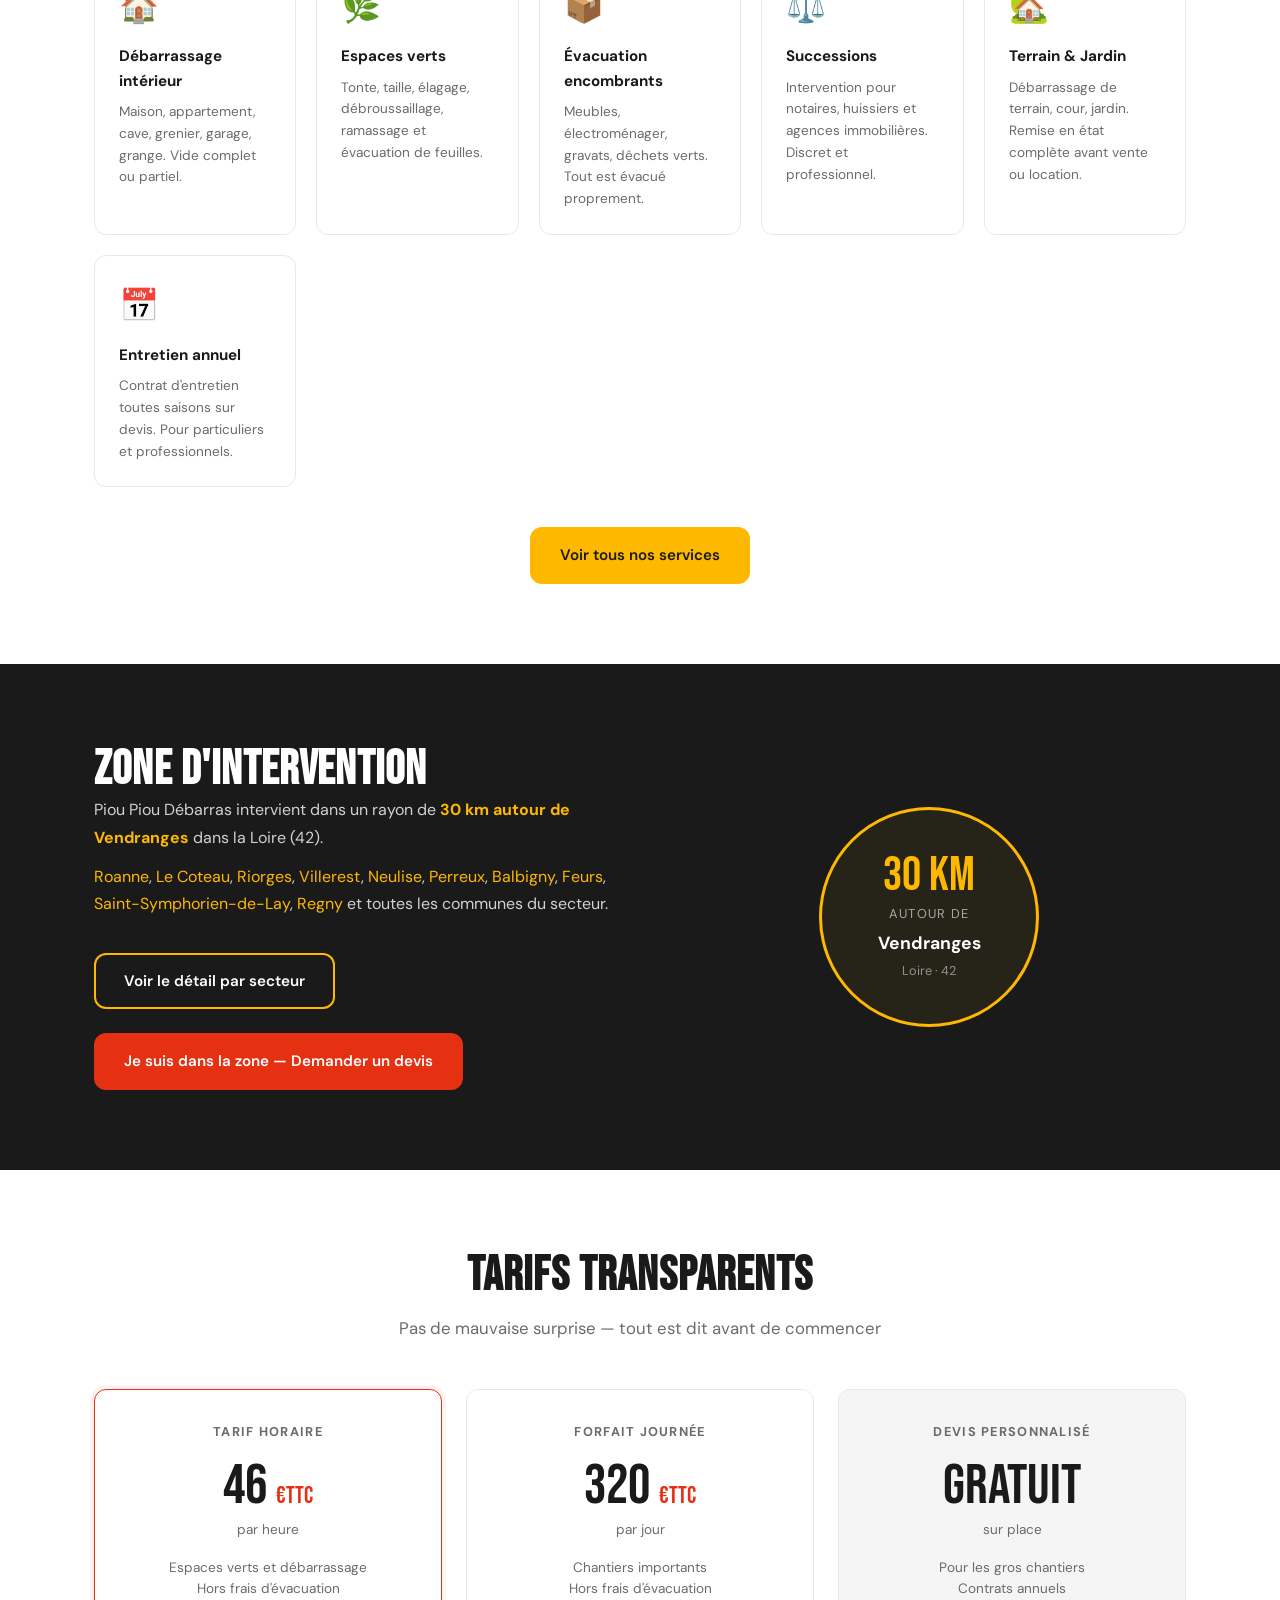
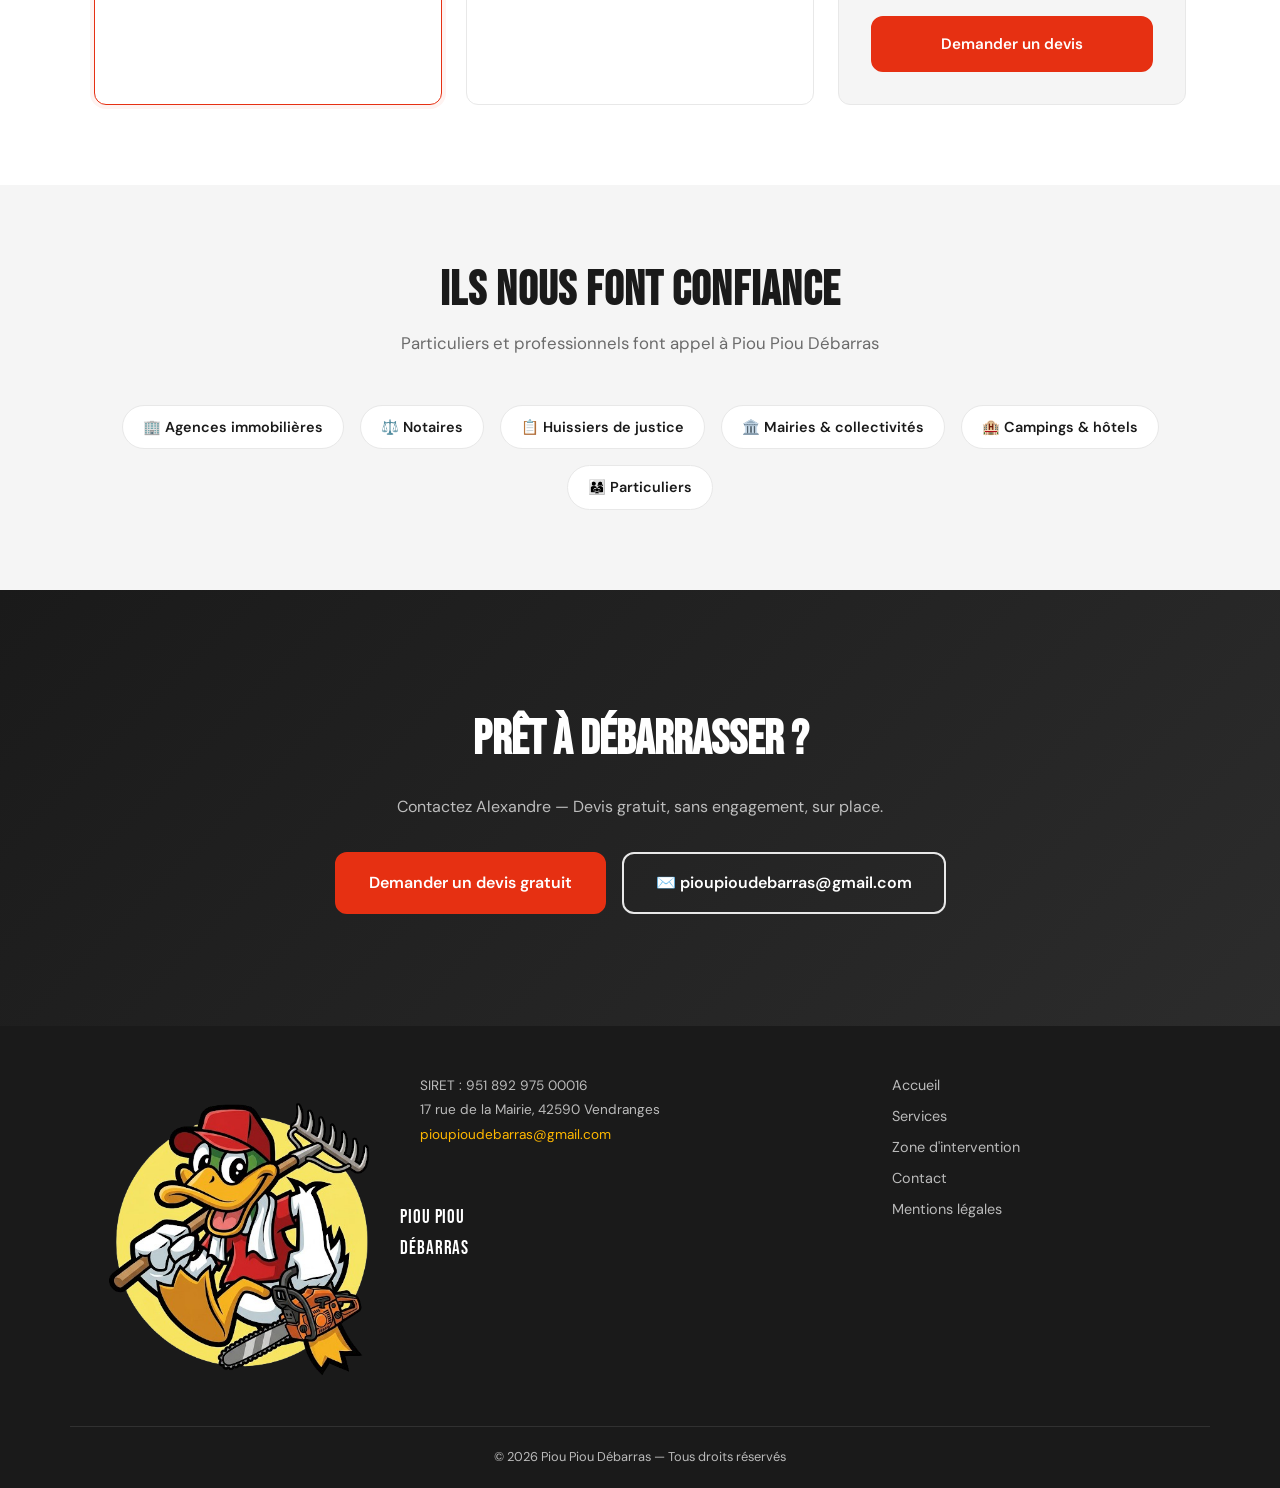
==== commit b3ad3795: "Enhance zone description and add footer links Updated the intervention zone description with specifi" ====
--- a/index.html
+++ b/index.html
@@ -5,7 +5,7 @@
   <meta name="viewport" content="width=device-width, initial-scale=1.0">
   <meta name="description" content="Piou Piou Débarras — Spécialiste débarrassage et espaces verts dans un rayon de 30 km autour de Vendranges (Loire 42). Devis gratuit. 10 ans d'expérience.">
   <meta name="keywords" content="débarrassage Vendranges, débarrassage Loire 42, espaces verts Roanne, débarrassage succession, encombrants Loire">
-  
+
   <!-- LA BALISE SEARCH CONSOLE CORRECTE EST ICI -->
   <meta name="google-site-verification" content="kr7WTRuuuU1o1gtCcCk2jsHR39biETDTBfwg7-vow0M" />
 
@@ -19,6 +19,44 @@
   <link rel="icon" type="image/png" sizes="32x32" href="/favicon-32x32.png">
   <link rel="icon" type="image/png" sizes="16x16" href="/favicon-16x16.png">
   <link rel="shortcut icon" href="/favicon.ico" type="image/x-icon">
+
+  <script type="application/ld+json">
+  {
+    "@context": "https://schema.org",
+    "@type": "LocalBusiness",
+    "@id": "https://pioupioudebarras.fr/#business",
+    "name": "Piou Piou Débarras",
+    "image": "https://pioupioudebarras.fr/logo.png",
+    "url": "https://pioupioudebarras.fr/",
+    "telephone": "+33625133641",
+    "email": "pioupioudebarras@gmail.com",
+    "taxID": "951 892 975 00016",
+    "description": "Débarrassage tous types (maison, cave, grenier, grange, succession) et entretien d'espaces verts dans un rayon de 30 km autour de Vendranges, Loire (42).",
+    "address": {
+      "@type": "PostalAddress",
+      "streetAddress": "17 rue de la Mairie",
+      "addressLocality": "Vendranges",
+      "postalCode": "42590",
+      "addressRegion": "Loire",
+      "addressCountry": "FR"
+    },
+    "geo": {
+      "@type": "GeoCoordinates",
+      "latitude": 45.7611,
+      "longitude": 4.8594
+    },
+    "areaServed": {
+      "@type": "GeoCircle",
+      "geoMidpoint": {
+        "@type": "GeoCoordinates",
+        "latitude": 45.7611,
+        "longitude": 4.8594
+      },
+      "geoRadius": "30000"
+    },
+    "priceRange": "46€ - 320€"
+  }
+  </script>
 </head>
 <body>
 
@@ -52,7 +90,7 @@
       <p class="hero__desc">Débarrassage tous types + Espaces verts<br>10 ans d'expérience · Assuré RC Pro · Loire 42</p>
       <div class="hero__actions">
         <a href="contact.html" class="btn btn--primary">Demander un devis gratuit</a>
-        <a href="tel:+33000000000" class="btn btn--outline">📞 Appeler Alexandre</a>
+        <a href="tel:+33625133641" class="btn btn--outline">📞 Appeler Alexandre</a>
       </div>
       <div class="hero__tags">
         <span class="tag">Maison</span>
@@ -146,7 +184,8 @@
         <div class="zone__text">
           <h2 class="section__title section__title--light">Zone d'intervention</h2>
           <p class="zone__desc">Piou Piou Débarras intervient dans un rayon de <strong>30 km autour de Vendranges</strong> dans la Loire (42).</p>
-          <p class="zone__desc">Roanne, Thizy-les-Bourgs, Amplepuis, Cours-la-Ville, Tarare, Charlieu et toutes les communes du secteur.</p>
+          <p class="zone__desc"><a href="zone-intervention.html#roanne" style="color:var(--yellow)">Roanne</a>, <a href="zone-intervention.html#le-coteau" style="color:var(--yellow)">Le Coteau</a>, <a href="zone-intervention.html#riorges" style="color:var(--yellow)">Riorges</a>, <a href="zone-intervention.html#villerest" style="color:var(--yellow)">Villerest</a>, <a href="zone-intervention.html#neulise" style="color:var(--yellow)">Neulise</a>, <a href="zone-intervention.html#perreux" style="color:var(--yellow)">Perreux</a>, <a href="zone-intervention.html#balbigny" style="color:var(--yellow)">Balbigny</a>, <a href="zone-intervention.html#feurs" style="color:var(--yellow)">Feurs</a>, <a href="zone-intervention.html#saint-symphorien-de-lay" style="color:var(--yellow)">Saint-Symphorien-de-Lay</a>, <a href="zone-intervention.html#regny" style="color:var(--yellow)">Regny</a> et toutes les communes du secteur.</p>
+          <a href="zone-intervention.html" class="btn btn--outline" style="margin-top:1.5rem;border-color:var(--yellow);color:var(--white)">Voir le détail par secteur</a>
           <a href="contact.html" class="btn btn--primary" style="margin-top:1.5rem">Je suis dans la zone — Demander un devis</a>
         </div>
         <div class="zone__visual">
@@ -238,7 +277,9 @@
       <div class="footer__links">
         <a href="index.html">Accueil</a>
         <a href="services.html">Services</a>
+        <a href="zone-intervention.html">Zone d'intervention</a>
         <a href="contact.html">Contact</a>
+        <a href="mentions-legales.html">Mentions légales</a>
       </div>
     </div>
     <div class="footer__bottom">
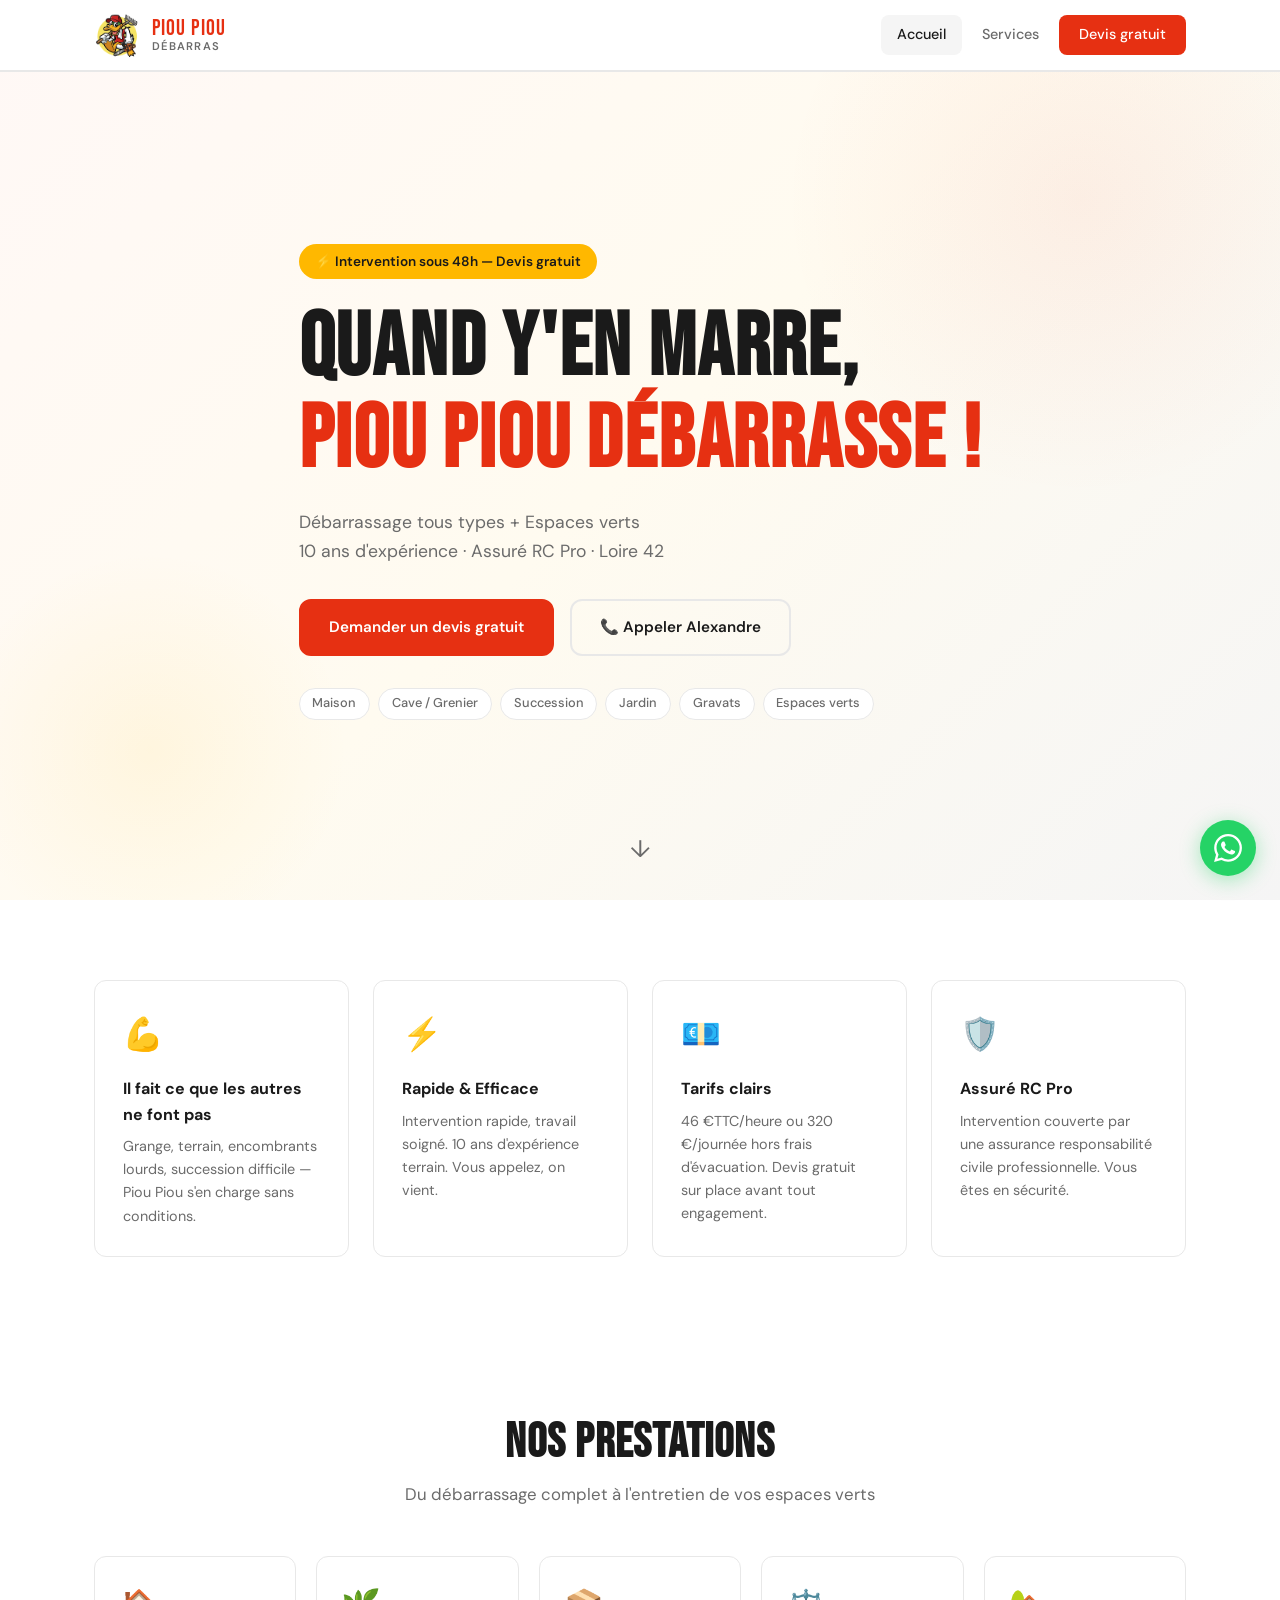
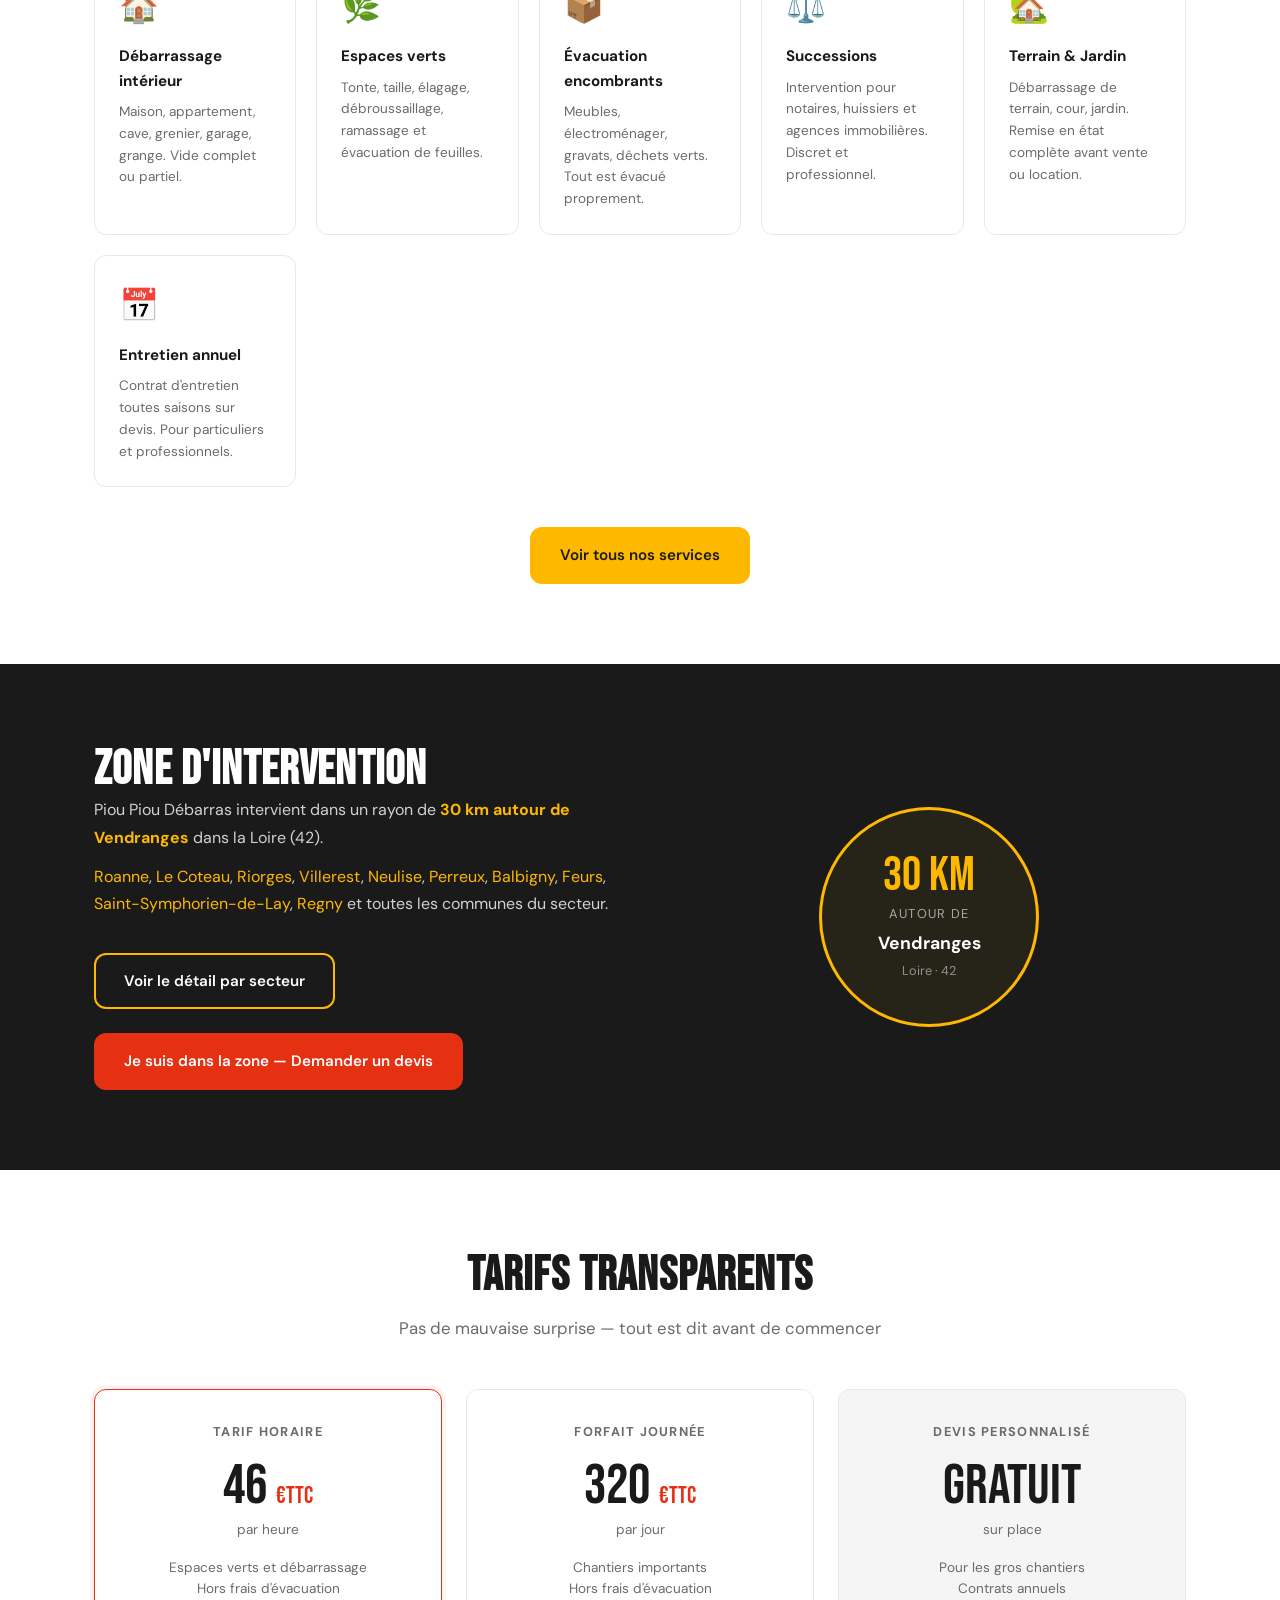
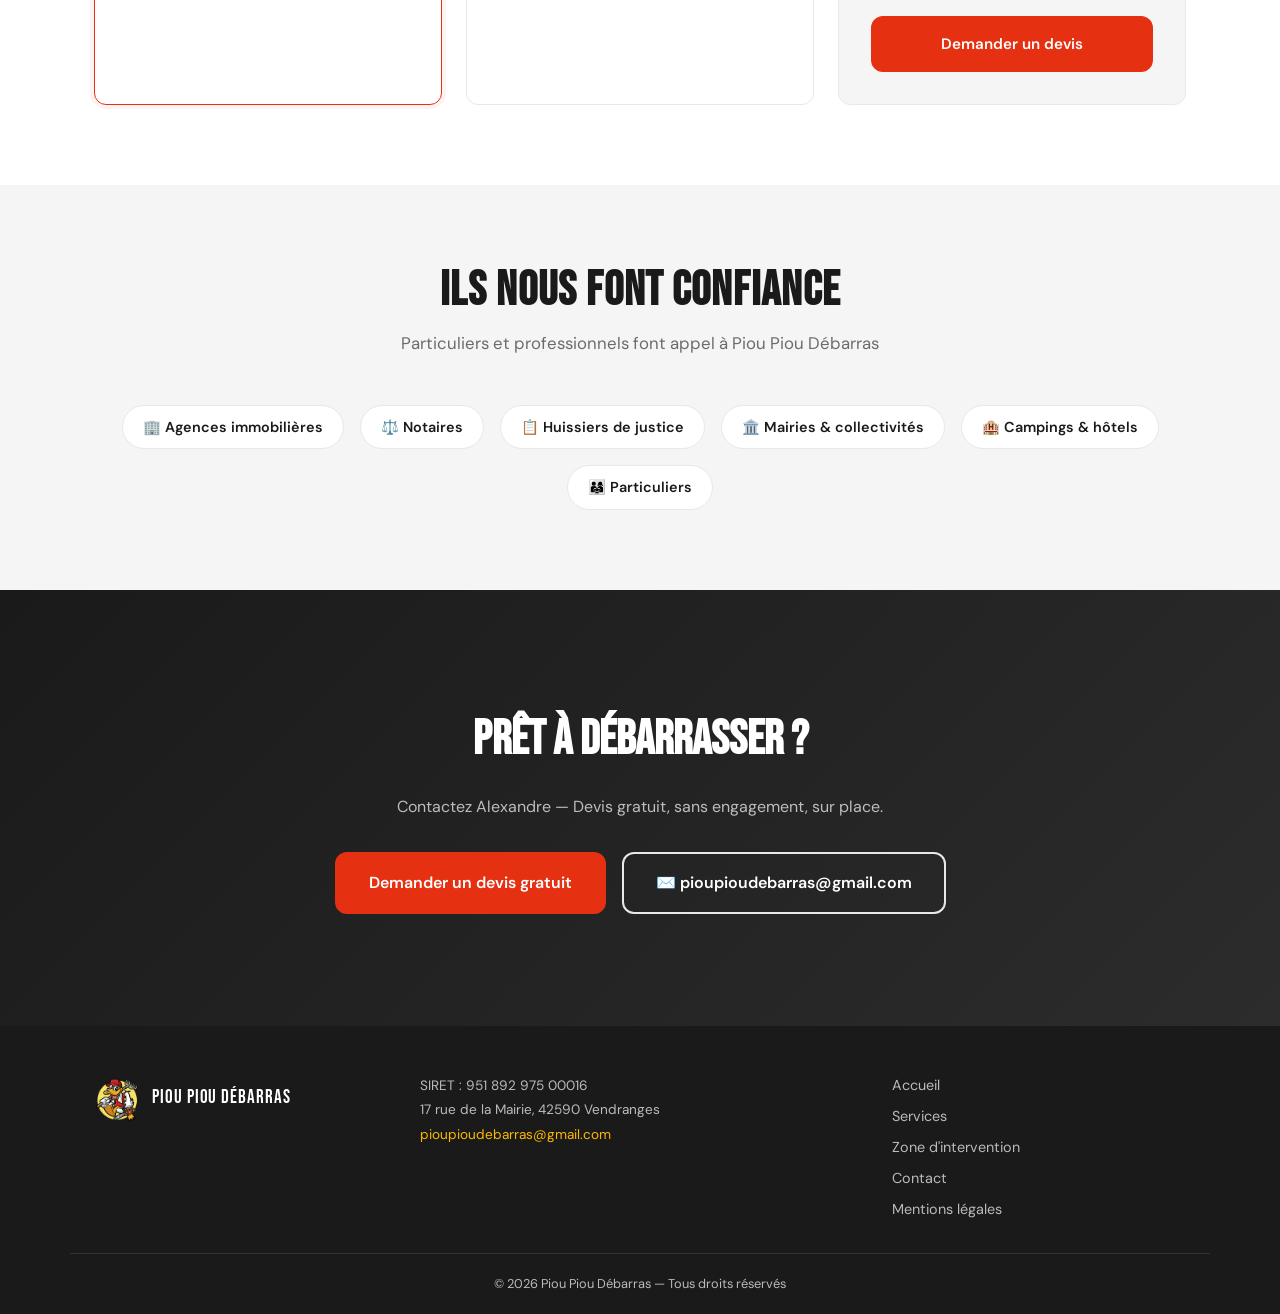
==== commit 0a664cf2: "Update footer logo class for styling" ====
--- a/index.html
+++ b/index.html
@@ -10,6 +10,21 @@
   <meta name="google-site-verification" content="kr7WTRuuuU1o1gtCcCk2jsHR39biETDTBfwg7-vow0M" />
 
   <title>Piou Piou Débarras — Débarrassage & Espaces Verts | Loire 42</title>
+
+  <!-- Open Graph -->
+  <meta property="og:type" content="website">
+  <meta property="og:site_name" content="Piou Piou Débarras">
+  <meta property="og:locale" content="fr_FR">
+  <meta property="og:title" content="Piou Piou Débarras — Débarrassage & Espaces Verts | Loire 42">
+  <meta property="og:description" content="Débarrassage tous types et entretien d'espaces verts dans un rayon de 30 km autour de Vendranges (Loire 42). Devis gratuit, 10 ans d'expérience.">
+  <meta property="og:image" content="https://pioupioudebarras.fr/logo.png">
+  <meta property="og:url" content="https://pioupioudebarras.fr/">
+
+  <!-- Twitter Card -->
+  <meta name="twitter:card" content="summary">
+  <meta name="twitter:title" content="Piou Piou Débarras — Débarrassage & Espaces Verts | Loire 42">
+  <meta name="twitter:description" content="Débarrassage tous types et entretien d'espaces verts dans un rayon de 30 km autour de Vendranges (Loire 42). Devis gratuit.">
+  <meta name="twitter:image" content="https://pioupioudebarras.fr/logo.png">
   <link rel="preconnect" href="https://fonts.googleapis.com">
   <link rel="preconnect" href="https://fonts.gstatic.com" crossorigin>
   <link href="https://fonts.googleapis.com/css2?family=Bebas+Neue&family=DM+Sans:wght@400;500;600&display=swap" rel="stylesheet">
@@ -266,7 +281,7 @@
   <footer class="footer">
     <div class="container footer__inner">
       <div class="footer__brand">
-        <img src="logo.png" alt="Logo Piou Piou Débarras" class="logo__img">
+        <img src="logo.png" alt="Logo Piou Piou Débarras" class="logo__img-footer">
         <span class="footer__name">Piou Piou Débarras</span>
       </div>
       <div class="footer__info">
--- a/style.css
+++ b/style.css
@@ -24,8 +24,9 @@
 
 /* ===== RESET & BASE ===== */
 *, *::before, *::after { box-sizing: border-box; margin: 0; padding: 0; }
-html { scroll-behavior: smooth; }
-body { font-family: var(--font-body); color: var(--dark); background: var(--white); line-height: 1.6; -webkit-font-smoothing: antialiased; }
+html { scroll-behavior: smooth; overflow-x: hidden; }
+body { overflow-x: hidden; width: 100%; }
+body { font-family: var(--font-body); color: var(--dark); background: var(--white); line-height: 1.6; -webkit-font-smoothing: antialiased; overflow-x: hidden; width: 100%; }
 img { max-width: 100%; display: block; }
 a { color: inherit; text-decoration: none; }
 ul { list-style: none; }
@@ -305,6 +306,15 @@
 }
 .whatsapp-float:hover { transform: scale(1.1); box-shadow: 0 6px 28px rgba(37,211,102,0.5); }
 
+@media (max-width: 480px) {
+  .whatsapp-float {
+    bottom: calc(1rem + env(safe-area-inset-bottom));
+    right: 1rem;
+    width: 52px;
+    height: 52px;
+  }
+}
+
 /* ===== ANIMATIONS ===== */
 @keyframes fadeUp {
   from { opacity: 0; transform: translateY(20px); }
@@ -346,9 +356,9 @@
 }
 
 /* Ciblage direct de l'image pour la forcer à rétrécir */
-.logo img, .logo__img-header {
+.logo img, .logo__img-header, .logo__img-footer {
   height: 50px !important; /* Force la hauteur à 50px */
   width: auto !important;  /* Garde les proportions */
   max-height: 50px;
   object-fit: contain;
-}+}
